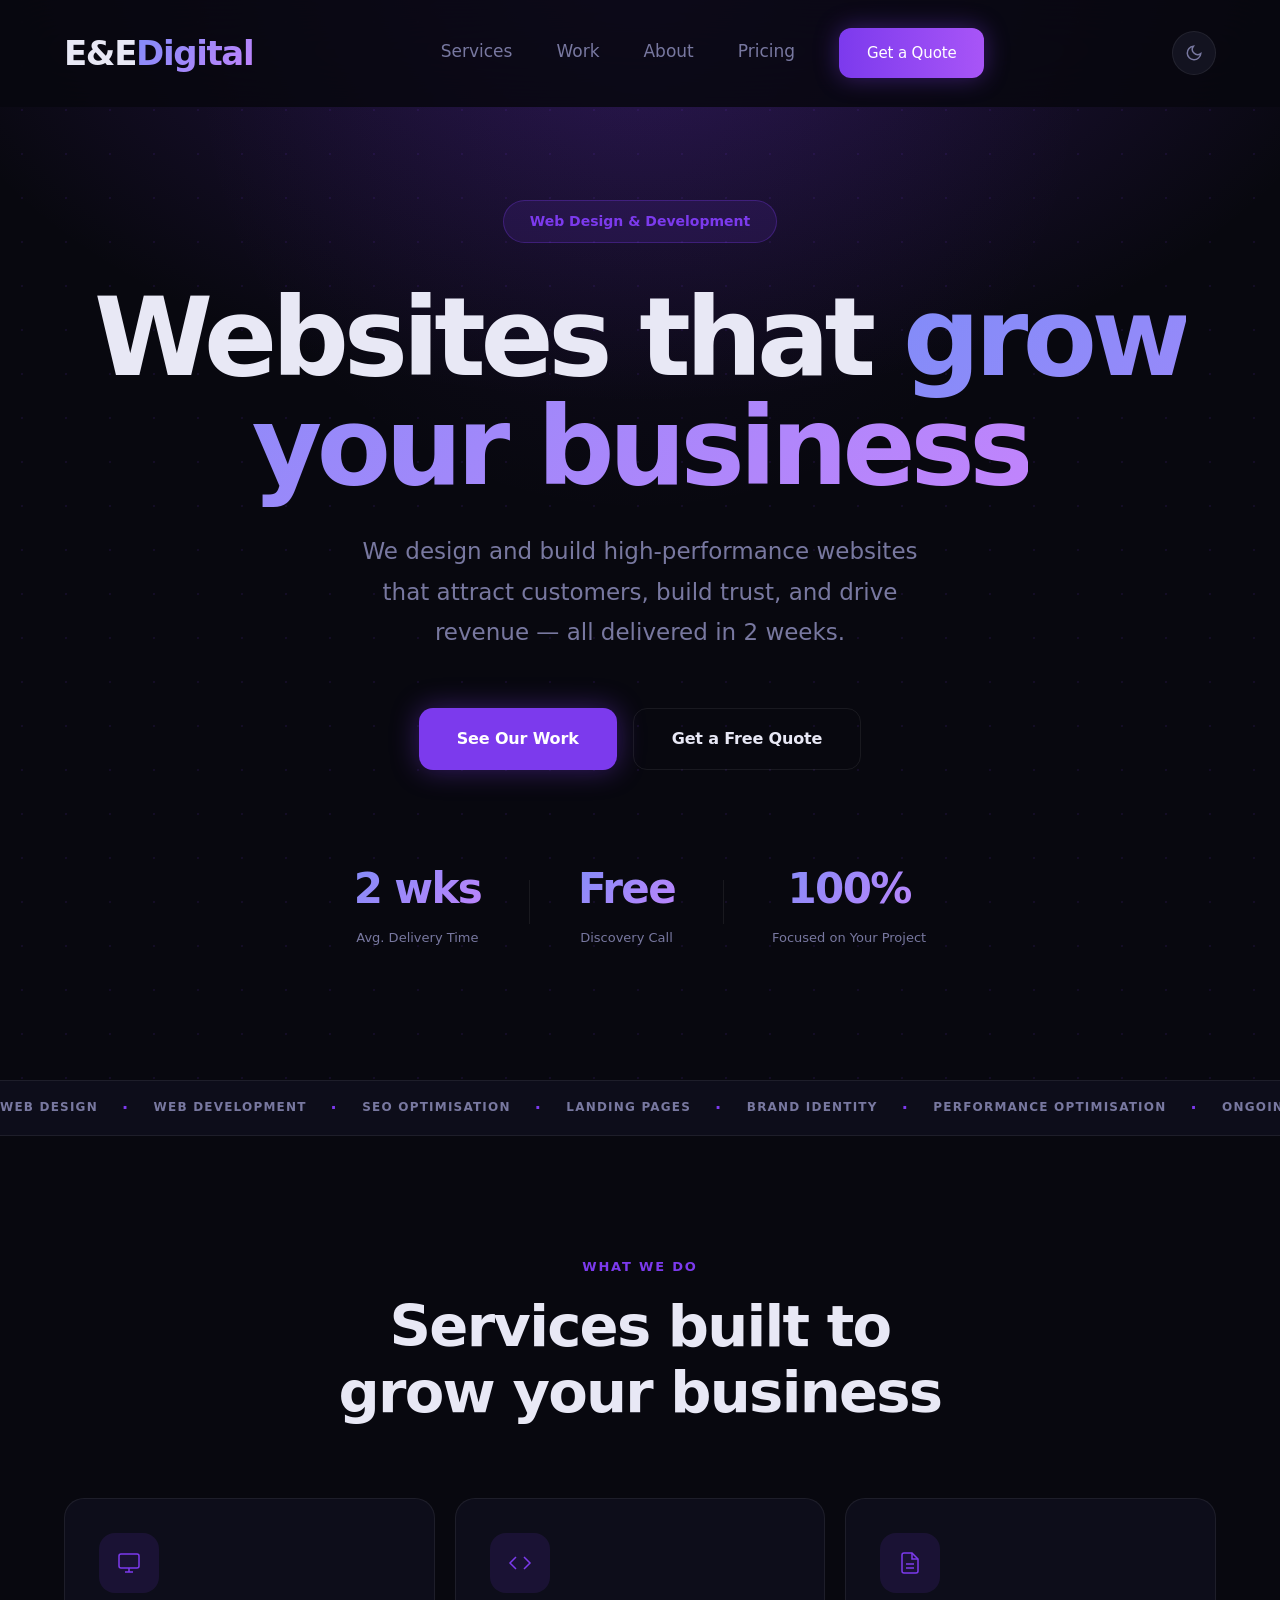
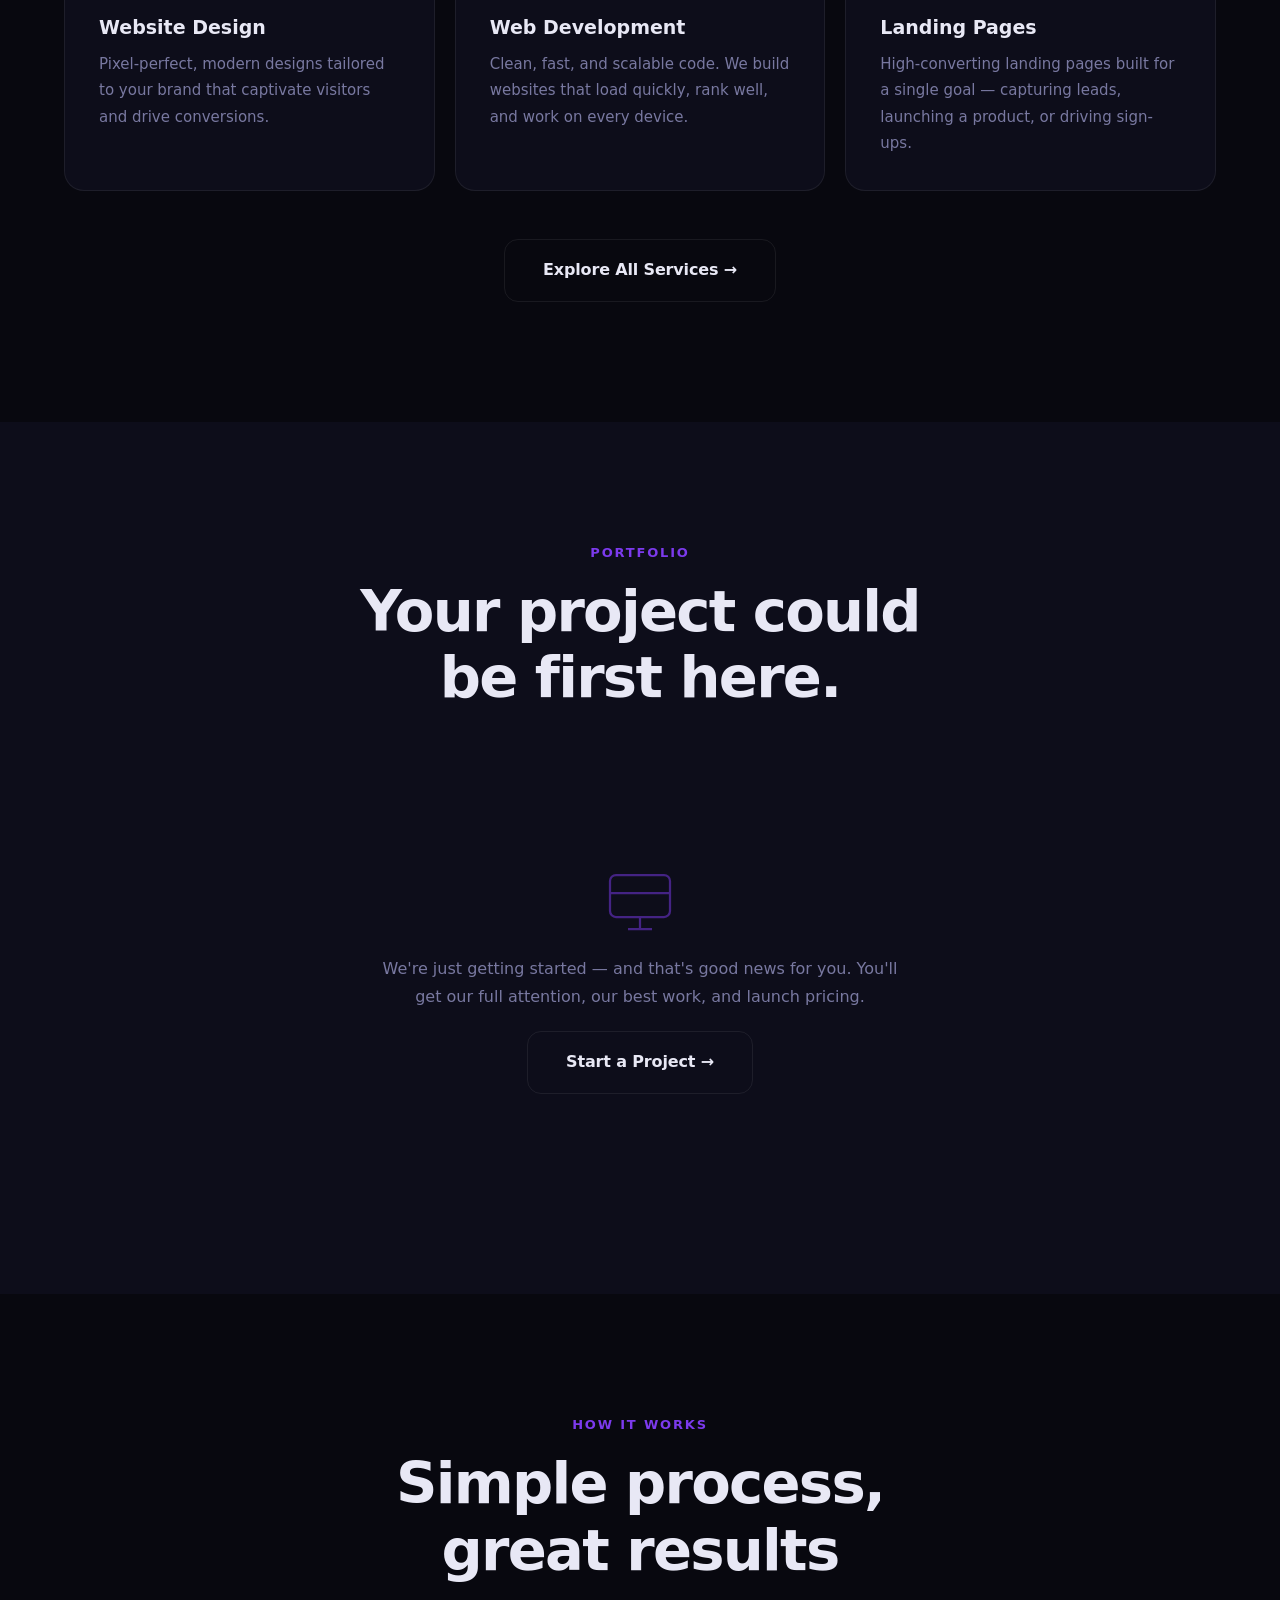
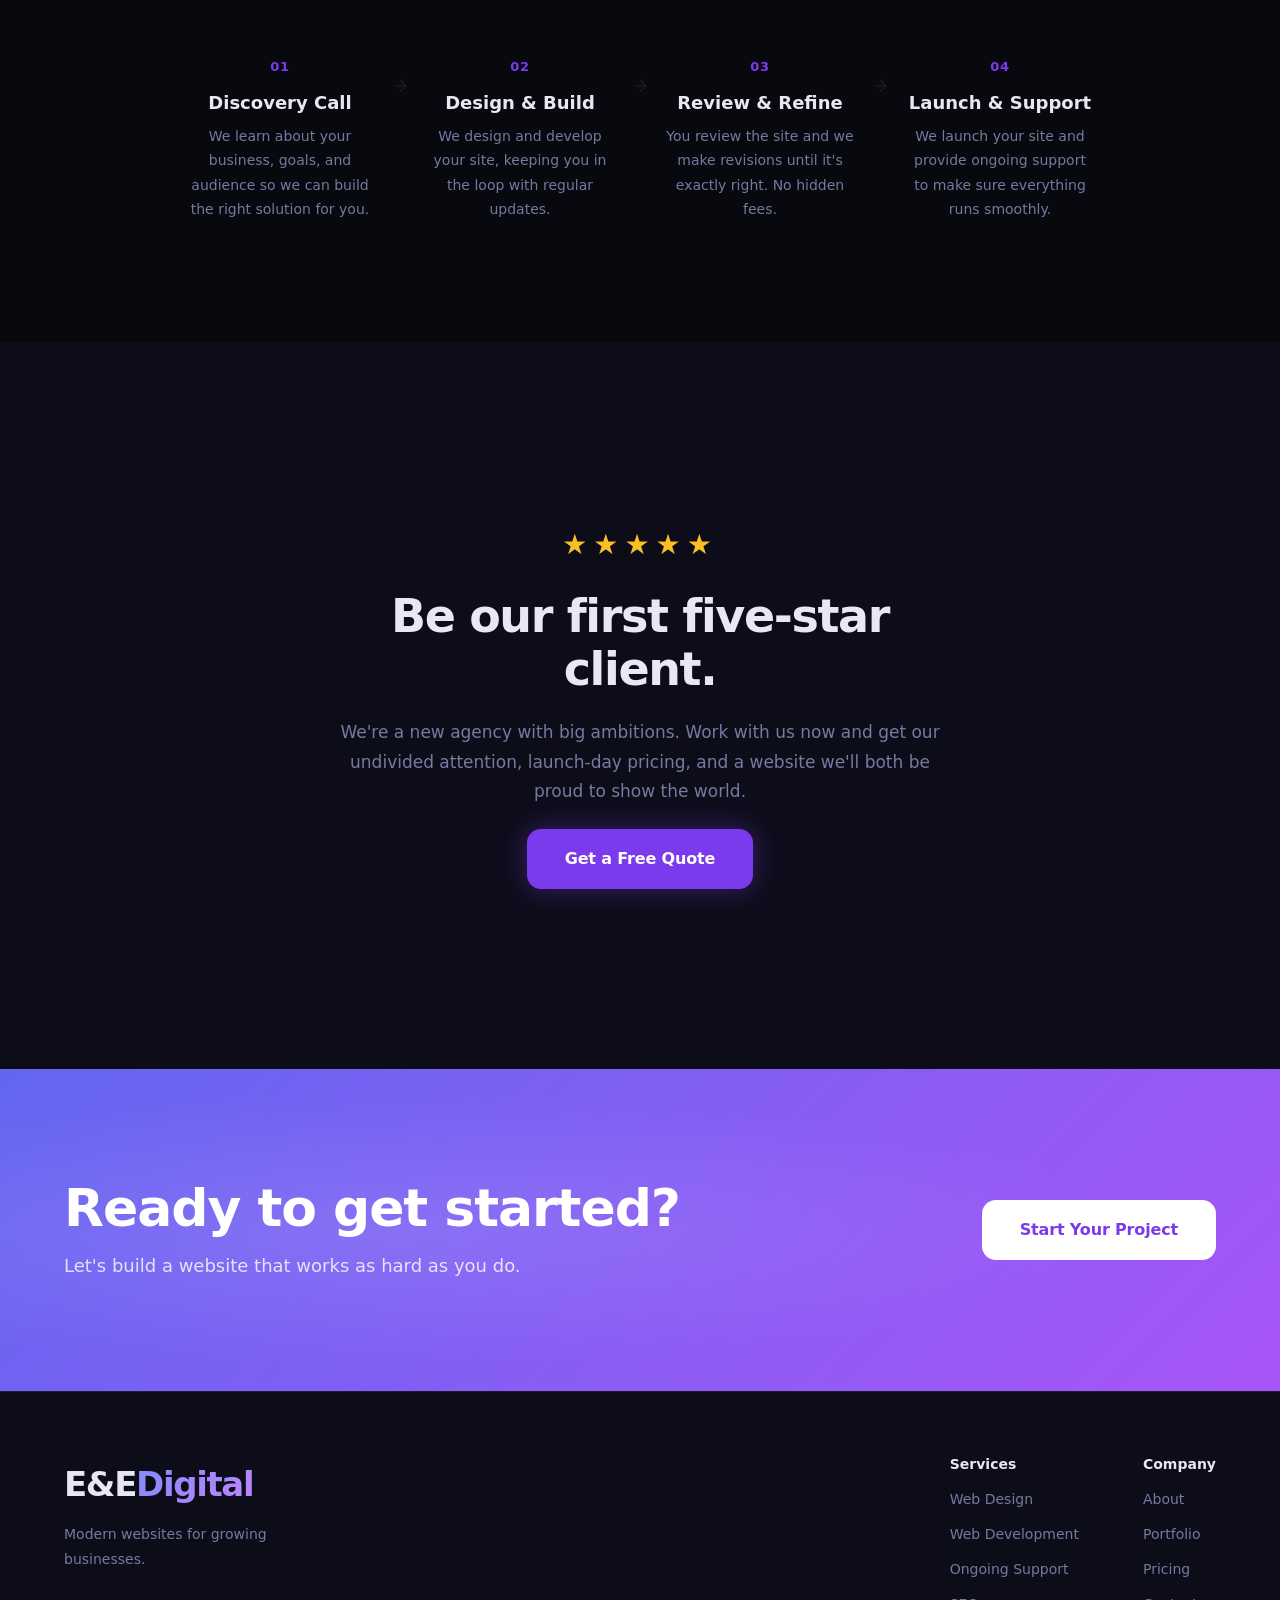
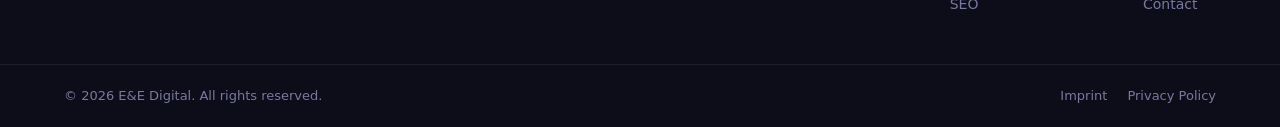
==== index.html @ d6300b12 "Comm10" ====
<!DOCTYPE html>
<html lang="en">
<head>
  <meta charset="UTF-8" />
  <meta name="viewport" content="width=device-width, initial-scale=1.0" />
  <title data-i18n="page.index.doctitle">E&amp;E Digital — Web Design &amp; Development Agency</title>
  <meta name="description" content="E&amp;E Digital builds modern, high-performance websites for growing businesses. Custom web design, development, and SEO." />
  <meta property="og:type" content="website" />
  <meta property="og:site_name" content="E&amp;E Digital" />
  <meta property="og:url" content="https://ee-digital.de/" />
  <meta property="og:title" content="E&amp;E Digital — Web Design &amp; Development Agency" data-i18n-content="meta.index.title" />
  <meta property="og:description" content="E&amp;E Digital builds modern, high-performance websites for growing businesses. Custom web design, development, and SEO." data-i18n-content="meta.index.desc" />
  <meta property="og:image" content="https://ee-digital.de/og-image.png" />
  <meta name="twitter:card" content="summary_large_image" />
  <meta name="twitter:title" content="E&amp;E Digital — Web Design &amp; Development Agency" data-i18n-content="meta.index.title" />
  <meta name="twitter:description" content="E&amp;E Digital builds modern, high-performance websites for growing businesses. Custom web design, development, and SEO." data-i18n-content="meta.index.desc" />
  <meta name="twitter:image" content="https://ee-digital.de/og-image.png" />
  <link rel="icon" type="image/svg+xml" href="favicon.svg" />
  <link rel="stylesheet" href="styles.css" />
  <script>document.documentElement.setAttribute('data-theme', localStorage.getItem('theme') || 'dark');</script>
</head>
<body>

  <header class="nav" id="nav">
    <div class="container nav__inner">
      <a href="index.html" class="nav__logo">E&amp;E<span>Digital</span></a>
      <nav class="nav__links">
        <a href="services.html" data-i18n="nav.services">Services</a>
        <a href="work.html" data-i18n="nav.work">Work</a>
        <a href="about.html" data-i18n="nav.about">About</a>
        <a href="pricing.html" data-i18n="nav.pricing">Pricing</a>
        <a href="contact.html" class="btn btn--sm" data-i18n="nav.cta">Get a Quote</a>
      </nav>
      <div class="nav__controls">
        <button class="theme-toggle" id="themeToggle" aria-label="Toggle theme">
          <svg class="icon-sun" viewBox="0 0 24 24" fill="none" stroke="currentColor" stroke-width="2"><circle cx="12" cy="12" r="5"/><line x1="12" y1="1" x2="12" y2="3"/><line x1="12" y1="21" x2="12" y2="23"/><line x1="4.22" y1="4.22" x2="5.64" y2="5.64"/><line x1="18.36" y1="18.36" x2="19.78" y2="19.78"/><line x1="1" y1="12" x2="3" y2="12"/><line x1="21" y1="12" x2="23" y2="12"/><line x1="4.22" y1="19.78" x2="5.64" y2="18.36"/><line x1="18.36" y1="5.64" x2="19.78" y2="4.22"/></svg>
          <svg class="icon-moon" viewBox="0 0 24 24" fill="none" stroke="currentColor" stroke-width="2"><path d="M21 12.79A9 9 0 1 1 11.21 3 7 7 0 0 0 21 12.79z"/></svg>
        </button>
        <button class="nav__burger" id="burger" aria-label="Toggle menu">
          <span></span><span></span><span></span>
        </button>
      </div>
    </div>
    <div class="nav__mobile" id="mobileMenu">
      <a href="services.html" data-i18n="nav.services">Services</a>
      <a href="work.html" data-i18n="nav.work">Work</a>
      <a href="about.html" data-i18n="nav.about">About</a>
      <a href="pricing.html" data-i18n="nav.pricing">Pricing</a>
      <a href="contact.html" data-i18n="nav.cta">Get a Quote</a>
    </div>
  </header>

  <main>

    <!-- HERO -->
    <section class="hero">
      <div class="container hero__inner">
        <div class="hero__badge" data-i18n="hero.badge">Web Design &amp; Development</div>
        <h1 class="hero__title" data-i18n="hero.title" data-i18n-html>
          Websites that <span class="gradient-text">grow your business</span>
        </h1>
        <p class="hero__sub" data-i18n="hero.sub">
          We design and build high-performance websites that attract customers, build trust, and drive revenue — all delivered in 2 weeks.
        </p>
        <div class="hero__cta">
          <a href="work.html" class="btn btn--primary" data-i18n="hero.cta1">See Our Work</a>
          <a href="contact.html" class="btn btn--ghost" data-i18n="hero.cta2">Get a Free Quote</a>
        </div>
        <div class="hero__stats">
          <div class="stat">
            <span class="stat__num">2 wks</span>
            <span class="stat__label" data-i18n="hero.stat1">Avg. Delivery Time</span>
          </div>
          <div class="stat__divider"></div>
          <div class="stat">
            <span class="stat__num" data-i18n="hero.stat2.num">Free</span>
            <span class="stat__label" data-i18n="hero.stat2.label">Discovery Call</span>
          </div>
          <div class="stat__divider"></div>
          <div class="stat">
            <span class="stat__num">100%</span>
            <span class="stat__label" data-i18n="hero.stat3">Focused on Your Project</span>
          </div>
        </div>
      </div>
    </section>

    <!-- MARQUEE -->
    <div class="marquee-strip">
      <div class="marquee__track">
        <span>Web Design</span><span class="mdot">·</span>
        <span>Web Development</span><span class="mdot">·</span>
        <span>SEO Optimisation</span><span class="mdot">·</span>
        <span>Landing Pages</span><span class="mdot">·</span>
        <span>Brand Identity</span><span class="mdot">·</span>
        <span>Performance Optimisation</span><span class="mdot">·</span>
        <span>Ongoing Support</span><span class="mdot">·</span>
        <span>Fast Delivery</span><span class="mdot">·</span>
        <span>Web Design</span><span class="mdot">·</span>
        <span>Web Development</span><span class="mdot">·</span>
        <span>SEO Optimisation</span><span class="mdot">·</span>
        <span>Landing Pages</span><span class="mdot">·</span>
        <span>Brand Identity</span><span class="mdot">·</span>
        <span>Performance Optimisation</span><span class="mdot">·</span>
        <span>Ongoing Support</span><span class="mdot">·</span>
        <span>Fast Delivery</span><span class="mdot">·</span>
      </div>
    </div>

    <!-- SERVICES PREVIEW -->
    <section class="section">
      <div class="container">
        <div class="section__header">
          <p class="section__label" data-i18n="section.services.label">What we do</p>
          <h2 class="section__title" data-i18n="section.services.title">Services built to grow your business</h2>
        </div>
        <div class="services__grid">

          <div class="card">
            <div class="card__icon">
              <svg viewBox="0 0 24 24" fill="none" stroke="currentColor" stroke-width="1.5"><rect x="2" y="3" width="20" height="14" rx="2"/><path d="M8 21h8M12 17v4"/></svg>
            </div>
            <h3 class="card__title" data-i18n="index.svc1.title">Website Design</h3>
            <p class="card__text" data-i18n="index.svc1.text">Pixel-perfect, modern designs tailored to your brand that captivate visitors and drive conversions.</p>
          </div>

          <div class="card">
            <div class="card__icon">
              <svg viewBox="0 0 24 24" fill="none" stroke="currentColor" stroke-width="1.5"><polyline points="16 18 22 12 16 6"/><polyline points="8 6 2 12 8 18"/></svg>
            </div>
            <h3 class="card__title" data-i18n="index.svc2.title">Web Development</h3>
            <p class="card__text" data-i18n="index.svc2.text">Clean, fast, and scalable code. We build websites that load quickly, rank well, and work on every device.</p>
          </div>

          <div class="card">
            <div class="card__icon">
              <svg viewBox="0 0 24 24" fill="none" stroke="currentColor" stroke-width="1.5"><path d="M14 2H6a2 2 0 0 0-2 2v16a2 2 0 0 0 2 2h12a2 2 0 0 0 2-2V8z"/><polyline points="14 2 14 8 20 8"/><line x1="16" y1="13" x2="8" y2="13"/><line x1="16" y1="17" x2="8" y2="17"/></svg>
            </div>
            <h3 class="card__title" data-i18n="index.svc3.title">Landing Pages</h3>
            <p class="card__text" data-i18n="index.svc3.text">High-converting landing pages built for a single goal — capturing leads, launching a product, or driving sign-ups.</p>
          </div>

        </div>
        <div class="section__cta">
          <a href="services.html" class="btn btn--ghost" data-i18n="section.services.cta">Explore All Services &rarr;</a>
        </div>
      </div>
    </section>

    <!-- PORTFOLIO PREVIEW -->
    <section class="section section--alt">
      <div class="container">
        <div class="section__header">
          <p class="section__label" data-i18n="index.portfolio.label">Portfolio</p>
          <h2 class="section__title" data-i18n="index.portfolio.title">Your project could be first here.</h2>
        </div>
        <div class="empty-state">
          <div class="empty-state__icon">
            <svg viewBox="0 0 48 48" fill="none" stroke="currentColor" stroke-width="1.5"><rect x="4" y="8" width="40" height="28" rx="4"/><path d="M16 44h16M24 36v8"/><path d="M4 20h40"/></svg>
          </div>
          <p class="empty-state__sub" data-i18n="index.portfolio.sub">We're just getting started — and that's good news for you. You'll get our full attention, our best work, and launch pricing.</p>
          <a href="contact.html" class="btn btn--ghost" data-i18n="index.portfolio.cta">Start a Project &rarr;</a>
        </div>
      </div>
    </section>

    <!-- PROCESS -->
    <section class="section">
      <div class="container">
        <div class="section__header">
          <p class="section__label" data-i18n="section.process.label">How it works</p>
          <h2 class="section__title" data-i18n="index.process.title">Simple process, great results</h2>
        </div>
        <div class="process__steps">
          <div class="step">
            <div class="step__num">01</div>
            <h3 class="step__title" data-i18n="process.step1.title">Discovery Call</h3>
            <p class="step__text" data-i18n="process.step1.text">We learn about your business, goals, and audience so we can build the right solution for you.</p>
          </div>
          <div class="step__arrow">
            <svg viewBox="0 0 24 24" fill="none" stroke="currentColor" stroke-width="2"><path d="M5 12h14M12 5l7 7-7 7"/></svg>
          </div>
          <div class="step">
            <div class="step__num">02</div>
            <h3 class="step__title" data-i18n="process.step2.title">Design &amp; Build</h3>
            <p class="step__text" data-i18n="process.step2.text">We design and develop your site, keeping you in the loop with regular updates.</p>
          </div>
          <div class="step__arrow">
            <svg viewBox="0 0 24 24" fill="none" stroke="currentColor" stroke-width="2"><path d="M5 12h14M12 5l7 7-7 7"/></svg>
          </div>
          <div class="step">
            <div class="step__num">03</div>
            <h3 class="step__title" data-i18n="process.step3.title">Review &amp; Refine</h3>
            <p class="step__text" data-i18n="process.step3.text">You review the site and we make revisions until it's exactly right. No hidden fees.</p>
          </div>
          <div class="step__arrow">
            <svg viewBox="0 0 24 24" fill="none" stroke="currentColor" stroke-width="2"><path d="M5 12h14M12 5l7 7-7 7"/></svg>
          </div>
          <div class="step">
            <div class="step__num">04</div>
            <h3 class="step__title" data-i18n="process.step4.title">Launch &amp; Support</h3>
            <p class="step__text" data-i18n="process.step4.text">We launch your site and provide ongoing support to make sure everything runs smoothly.</p>
          </div>
        </div>
      </div>
    </section>

    <!-- FIRST CLIENT CTA -->
    <section class="section section--alt">
      <div class="container">
        <div class="first-client">
          <div class="first-client__stars">★★★★★</div>
          <h2 class="first-client__title" data-i18n="fc.title">Be our first five-star client.</h2>
          <p class="first-client__sub" data-i18n="fc.sub">We're a new agency with big ambitions. Work with us now and get our undivided attention, launch-day pricing, and a website we'll both be proud to show the world.</p>
          <a href="contact.html" class="btn btn--primary" data-i18n="hero.cta2">Get a Free Quote</a>
        </div>
      </div>
    </section>

  </main>

  <section class="cta-banner">
    <div class="container cta-banner__inner">
      <div>
        <h2 class="cta-banner__title" data-i18n="cta.title">Ready to get started?</h2>
        <p class="cta-banner__sub" data-i18n="cta.sub">Let's build a website that works as hard as you do.</p>
      </div>
      <a href="contact.html" class="btn btn--white" data-i18n="cta.btn">Start Your Project</a>
    </div>
  </section>

  <button class="back-to-top" id="backToTop" aria-label="Back to top">
    <svg viewBox="0 0 24 24" fill="none" stroke="currentColor" stroke-width="2.5"><path d="M18 15l-6-6-6 6"/></svg>
  </button>

  <footer class="footer">
    <div class="container footer__inner">
      <div class="footer__brand">
        <a href="index.html" class="nav__logo">E&amp;E<span>Digital</span></a>
        <p data-i18n="footer.tagline">Modern websites for growing businesses.</p>
      </div>
      <div class="footer__links">
        <div class="footer__col">
          <h4 data-i18n="footer.services">Services</h4>
          <a href="services.html" data-i18n="footer.link.design">Web Design</a>
          <a href="services.html" data-i18n="footer.link.dev">Web Development</a>
          <a href="services.html" data-i18n="footer.link.support">Ongoing Support</a>
          <a href="services.html">SEO</a>
        </div>
        <div class="footer__col">
          <h4 data-i18n="footer.company">Company</h4>
          <a href="about.html" data-i18n="nav.about">About</a>
          <a href="work.html" data-i18n="footer.link.portfolio">Portfolio</a>
          <a href="pricing.html" data-i18n="nav.pricing">Pricing</a>
          <a href="contact.html" data-i18n="footer.link.contact">Contact</a>
        </div>
      </div>
    </div>
    <div class="footer__bottom">
      <div class="container">
        <span data-i18n="footer.rights">&copy; 2026 E&amp;E Digital. All rights reserved.</span>
        <div class="footer__legal">
          <a href="impressum.html" data-i18n="footer.link.impressum">Impressum</a>
          <a href="datenschutz.html" data-i18n="footer.link.datenschutz">Datenschutz</a>
        </div>
      </div>
    </div>
  </footer>

  <script src="script.js"></script>
</body>
</html>
---- styles.css ----
/* ===========================
   E&E Digital — styles.css
   Dark-first design
   =========================== */

/* ---------- Local Fonts (Inter) ---------- */
@font-face { font-family: 'Inter'; font-style: normal; font-weight: 300; font-display: swap;
  src: url('inter-latin-ext-300-normal.woff2') format('woff2'), url('inter-latin-ext-300-normal.woff') format('woff');
  unicode-range: U+0100-02AF, U+0304, U+0308, U+0329, U+1E00-1E9F, U+1EF2-1EFF, U+2020, U+20A0-20AB, U+20AD-20C0, U+2113, U+2C60-2C7F, U+A720-A7FF; }
@font-face { font-family: 'Inter'; font-style: normal; font-weight: 300; font-display: swap;
  src: url('inter-latin-300-normal.woff2') format('woff2'), url('inter-latin-300-normal.woff') format('woff');
  unicode-range: U+0000-00FF, U+0131, U+0152-0153, U+02BB-02BC, U+02C6, U+02DA, U+02DC, U+0304, U+0308, U+0329, U+2000-206F, U+20AC, U+2122, U+2191, U+2193, U+2212, U+2215, U+FEFF, U+FFFD; }

@font-face { font-family: 'Inter'; font-style: normal; font-weight: 400; font-display: swap;
  src: url('inter-latin-ext-400-normal.woff2') format('woff2'), url('inter-latin-ext-400-normal.woff') format('woff');
  unicode-range: U+0100-02AF, U+0304, U+0308, U+0329, U+1E00-1E9F, U+1EF2-1EFF, U+2020, U+20A0-20AB, U+20AD-20C0, U+2113, U+2C60-2C7F, U+A720-A7FF; }
@font-face { font-family: 'Inter'; font-style: normal; font-weight: 400; font-display: swap;
  src: url('inter-latin-400-normal.woff2') format('woff2'), url('inter-latin-400-normal.woff') format('woff');
  unicode-range: U+0000-00FF, U+0131, U+0152-0153, U+02BB-02BC, U+02C6, U+02DA, U+02DC, U+0304, U+0308, U+0329, U+2000-206F, U+20AC, U+2122, U+2191, U+2193, U+2212, U+2215, U+FEFF, U+FFFD; }

@font-face { font-family: 'Inter'; font-style: normal; font-weight: 500; font-display: swap;
  src: url('inter-latin-ext-500-normal.woff2') format('woff2'), url('inter-latin-ext-500-normal.woff') format('woff');
  unicode-range: U+0100-02AF, U+0304, U+0308, U+0329, U+1E00-1E9F, U+1EF2-1EFF, U+2020, U+20A0-20AB, U+20AD-20C0, U+2113, U+2C60-2C7F, U+A720-A7FF; }
@font-face { font-family: 'Inter'; font-style: normal; font-weight: 500; font-display: swap;
  src: url('inter-latin-500-normal.woff2') format('woff2'), url('inter-latin-500-normal.woff') format('woff');
  unicode-range: U+0000-00FF, U+0131, U+0152-0153, U+02BB-02BC, U+02C6, U+02DA, U+02DC, U+0304, U+0308, U+0329, U+2000-206F, U+20AC, U+2122, U+2191, U+2193, U+2212, U+2215, U+FEFF, U+FFFD; }

@font-face { font-family: 'Inter'; font-style: normal; font-weight: 600; font-display: swap;
  src: url('inter-latin-ext-600-normal.woff2') format('woff2'), url('inter-latin-ext-600-normal.woff') format('woff');
  unicode-range: U+0100-02AF, U+0304, U+0308, U+0329, U+1E00-1E9F, U+1EF2-1EFF, U+2020, U+20A0-20AB, U+20AD-20C0, U+2113, U+2C60-2C7F, U+A720-A7FF; }
@font-face { font-family: 'Inter'; font-style: normal; font-weight: 600; font-display: swap;
  src: url('inter-latin-600-normal.woff2') format('woff2'), url('inter-latin-600-normal.woff') format('woff');
  unicode-range: U+0000-00FF, U+0131, U+0152-0153, U+02BB-02BC, U+02C6, U+02DA, U+02DC, U+0304, U+0308, U+0329, U+2000-206F, U+20AC, U+2122, U+2191, U+2193, U+2212, U+2215, U+FEFF, U+FFFD; }

@font-face { font-family: 'Inter'; font-style: normal; font-weight: 700; font-display: swap;
  src: url('inter-latin-ext-700-normal.woff2') format('woff2'), url('inter-latin-ext-700-normal.woff') format('woff');
  unicode-range: U+0100-02AF, U+0304, U+0308, U+0329, U+1E00-1E9F, U+1EF2-1EFF, U+2020, U+20A0-20AB, U+20AD-20C0, U+2113, U+2C60-2C7F, U+A720-A7FF; }
@font-face { font-family: 'Inter'; font-style: normal; font-weight: 700; font-display: swap;
  src: url('inter-latin-700-normal.woff2') format('woff2'), url('inter-latin-700-normal.woff') format('woff');
  unicode-range: U+0000-00FF, U+0131, U+0152-0153, U+02BB-02BC, U+02C6, U+02DA, U+02DC, U+0304, U+0308, U+0329, U+2000-206F, U+20AC, U+2122, U+2191, U+2193, U+2212, U+2215, U+FEFF, U+FFFD; }

/* ---------- CSS Variables ---------- */
:root {
  --bg:          #08080f;
  --bg-2:        #0d0d1a;
  --bg-3:        #131320;
  --text:        #e8e8f5;
  --text-muted:  #7878a0;
  --border:      rgba(255,255,255,.07);
  --accent:      #7c3aed;
  --accent-2:    #a855f7;
  --accent-bg:   rgba(124,58,237,.12);
  --glow:        rgba(124,58,237,.4);
  --gradient:    linear-gradient(135deg, #6366f1 0%, #a855f7 100%);
  --grad-text:   linear-gradient(135deg, #818cf8 0%, #c084fc 100%);
  --radius:      12px;
  --radius-lg:   20px;
  --shadow-md:   0 4px 24px rgba(0,0,0,.5);
  --shadow-lg:   0 12px 60px rgba(0,0,0,.6);
  --transition:  0.25s ease;
}

[data-theme="light"] {
  --bg:          #ffffff;
  --bg-2:        #ffffff;
  --bg-3:        #f5f5fa;
  --text:        #0a0a15;
  --text-muted:  #5c5c80;
  --border:      #e0e0ec;
  --accent:      #6366f1;
  --accent-2:    #7c3aed;
  --accent-bg:   #eef2ff;
  --glow:        rgba(99,102,241,.25);
  --gradient:    linear-gradient(135deg, #4f46e5 0%, #7c3aed 100%);
  --grad-text:   linear-gradient(135deg, #4f46e5 0%, #7c3aed 100%);
  --shadow-md:   0 4px 16px rgba(0,0,0,.08);
  --shadow-lg:   0 12px 40px rgba(0,0,0,.12);
}

/* ---------- Reset ---------- */
*, *::before, *::after { box-sizing: border-box; margin: 0; padding: 0; }
html { scroll-behavior: smooth; }
body {
  font-family: 'Inter', system-ui, sans-serif;
  background: var(--bg);
  color: var(--text);
  line-height: 1.65;
  font-size: 16px;
  -webkit-font-smoothing: antialiased;
}
img { display: block; max-width: 100%; }
a { text-decoration: none; color: inherit; }
h1, h2, h3, h4 { line-height: 1.15; font-weight: 700; }

.container {
  width: 100%;
  max-width: 1200px;
  margin: 0 auto;
  padding: 0 24px;
}

/* ---------- Gradient text ---------- */
.gradient-text {
  background: linear-gradient(135deg, #818cf8 0%, #c084fc 35%, #60a5fa 65%, #818cf8 100%);
  background-size: 300% 100%;
  -webkit-background-clip: text;
  -webkit-text-fill-color: transparent;
  background-clip: text;
  animation: gradShift 5s linear infinite;
}

/* ---------- Buttons ---------- */
.btn {
  display: inline-flex;
  align-items: center;
  gap: 8px;
  padding: 17px 38px;
  border-radius: 14px;
  font-size: 16px;
  font-weight: 600;
  cursor: pointer;
  transition: all var(--transition);
  border: none;
  font-family: inherit;
  white-space: nowrap;
  letter-spacing: -.01em;
}
.btn--primary {
  background: var(--accent);
  color: #fff;
  box-shadow: 0 0 28px var(--glow);
}
.btn--primary:hover {
  background: var(--accent-2);
  transform: translateY(-3px) scale(1.02);
  box-shadow: 0 0 60px var(--glow), 0 12px 32px rgba(0,0,0,.35);
}
.btn--ghost {
  background: transparent;
  color: var(--text);
  border: 1.5px solid var(--border);
}
.btn--ghost:hover {
  border-color: var(--accent);
  color: var(--accent);
  box-shadow: 0 0 16px var(--glow);
}
.btn--white { background: #fff; color: var(--accent); }
.btn--white:hover {
  background: rgba(255,255,255,.92);
  transform: translateY(-2px);
  box-shadow: 0 8px 28px rgba(0,0,0,.3);
}
.btn--sm { padding: 11px 22px; font-size: 14px; border-radius: var(--radius); }
.btn--full { width: 100%; justify-content: center; }

/* ---------- Sections ---------- */
.section { padding: 120px 0; }
.section--alt { background: var(--bg-2); }
.section__header { text-align: center; margin-bottom: 72px; }
.section__label {
  font-size: 13px;
  font-weight: 700;
  letter-spacing: .14em;
  text-transform: uppercase;
  color: var(--accent);
  margin-bottom: 16px;
  display: block;
}
.section__title {
  font-size: clamp(34px, 4.5vw, 58px);
  color: var(--text);
  max-width: 640px;
  margin: 0 auto;
  letter-spacing: -.03em;
}
.section__cta { text-align: center; margin-top: 48px; }

/* ---------- NAV ---------- */
.nav {
  position: fixed;
  top: 0; left: 0; right: 0;
  z-index: 100;
  background: rgba(8,8,15,.85);
  backdrop-filter: blur(24px);
  -webkit-backdrop-filter: blur(24px);
  border-bottom: 1px solid transparent;
  transition: border-color var(--transition), box-shadow var(--transition), background var(--transition);
  animation: navSlideDown 0.7s cubic-bezier(0.22,1,0.36,1) both;
}
.nav::after {
  content: '';
  position: absolute;
  bottom: -1px; left: 0; right: 0;
  height: 1px;
  background: linear-gradient(90deg, transparent 0%, var(--accent) 40%, var(--accent-2) 60%, transparent 100%);
  opacity: 0;
  transition: opacity 0.4s ease;
  pointer-events: none;
}
[data-theme="light"] .nav { background: rgba(255,255,255,.92); }
.nav.scrolled { border-color: transparent; box-shadow: 0 8px 60px rgba(0,0,0,.6), 0 0 0 1px rgba(124,58,237,.08); animation: navSlideDown 0.7s cubic-bezier(0.22,1,0.36,1) both, navGlow 6s 0.7s ease-in-out infinite; }
.nav.scrolled::after { opacity: 1; }
[data-theme="light"] .nav.scrolled { box-shadow: 0 4px 28px rgba(0,0,0,.1); }

.nav__inner {
  display: flex;
  align-items: center;
  justify-content: space-between;
  height: 106px;
}

/* Logo */
.nav__logo {
  font-size: 34px;
  font-weight: 800;
  color: var(--text);
  letter-spacing: -.04em;
  transition: opacity var(--transition);
  animation: linkFadeIn .6s .05s cubic-bezier(0.22,1,0.36,1) both;
}
.nav__logo:hover { opacity: .85; }
.nav__logo span {
  background: linear-gradient(135deg, #818cf8 0%, #c084fc 40%, #60a5fa 70%, #818cf8 100%);
  background-size: 300% 100%;
  -webkit-background-clip: text;
  -webkit-text-fill-color: transparent;
  background-clip: text;
  animation: gradShift 4s linear infinite;
}

/* Desktop links */
.nav__links { display: flex; align-items: center; gap: 44px; }
.nav__links a {
  font-size: 17px;
  font-weight: 500;
  color: var(--text-muted);
  transition: color var(--transition), text-shadow var(--transition);
  position: relative;
}
.nav__links a:not(.btn) { padding-bottom: 4px; }
/* Sliding underline from center */
.nav__links a::after {
  content: '';
  position: absolute;
  bottom: -2px; left: 50%; right: 50%;
  height: 2px;
  background: var(--gradient);
  border-radius: 2px;
  transition: left .3s cubic-bezier(0.22,1,0.36,1), right .3s cubic-bezier(0.22,1,0.36,1);
}
.nav__links a:hover { color: var(--text); }
.nav__links a:hover::after { left: 0; right: 0; }
.nav__links a.active {
  color: var(--accent-2);
  font-weight: 600;
  text-shadow: 0 0 18px rgba(168,85,247,.45);
}
.nav__links a.active::after { left: 0; right: 0; }
/* CTA button override — no underline, animated gradient shimmer */
.nav__links .btn {
  background: linear-gradient(90deg, var(--accent) 0%, var(--accent-2) 50%, var(--accent) 100%);
  background-size: 200% 100%;
  background-position: 0% center;
  color: #fff;
  box-shadow: 0 0 24px var(--glow);
  padding: 13px 28px;
  font-size: 15px;
  animation: linkFadeIn .6s .55s cubic-bezier(0.22,1,0.36,1) both, btnShimmer 3s 1.2s ease-in-out infinite;
}
.nav__links .btn::after { display: none; }
.nav__links .btn:hover { transform: translateY(-2px); box-shadow: 0 0 48px var(--glow), 0 8px 24px rgba(0,0,0,.3); }
/* Staggered link entrance */
.nav__links a:not(.btn):nth-child(1) { animation: linkFadeIn .6s .15s cubic-bezier(0.22,1,0.36,1) both; }
.nav__links a:not(.btn):nth-child(2) { animation: linkFadeIn .6s .25s cubic-bezier(0.22,1,0.36,1) both; }
.nav__links a:not(.btn):nth-child(3) { animation: linkFadeIn .6s .35s cubic-bezier(0.22,1,0.36,1) both; }
.nav__links a:not(.btn):nth-child(4) { animation: linkFadeIn .6s .45s cubic-bezier(0.22,1,0.36,1) both; }
.nav__links a:not(.btn):nth-child(5) { animation: linkFadeIn .6s .55s cubic-bezier(0.22,1,0.36,1) both; }

/* Nav controls: lang + theme + burger */
.nav__controls { display: flex; align-items: center; gap: 10px; }

/* Language switcher */
.lang-switch {
  display: flex;
  gap: 2px;
  background: var(--bg-3);
  border: 1px solid var(--border);
  border-radius: 9px;
  padding: 3px;
}
.lang-btn {
  padding: 4px 11px;
  border-radius: 7px;
  background: none;
  border: none;
  font-size: 12px;
  font-weight: 700;
  color: var(--text-muted);
  cursor: pointer;
  transition: all var(--transition);
  font-family: inherit;
  letter-spacing: .05em;
}
.lang-btn.active { background: var(--accent); color: #fff; box-shadow: 0 0 10px var(--glow); }
.lang-btn:not(.active):hover { color: var(--text); }

/* Theme toggle */
.theme-toggle {
  width: 44px; height: 44px;
  border-radius: 50%;
  background: var(--bg-3);
  border: 1.5px solid var(--border);
  cursor: pointer;
  display: flex;
  align-items: center;
  justify-content: center;
  color: var(--text-muted);
  transition: all 0.3s cubic-bezier(0.22,1,0.36,1);
  flex-shrink: 0;
  animation: linkFadeIn .6s .6s cubic-bezier(0.22,1,0.36,1) both;
}
.theme-toggle svg { width: 18px; height: 18px; transition: transform 0.3s cubic-bezier(0.22,1,0.36,1); }
.theme-toggle:hover { color: var(--text); border-color: var(--accent); box-shadow: 0 0 22px var(--glow); background: var(--accent-bg); }
.theme-toggle:hover svg { transform: rotate(25deg) scale(1.15); }
.icon-sun { display: none; }
.icon-moon { display: block; }
[data-theme="light"] .icon-sun { display: block; }
[data-theme="light"] .icon-moon { display: none; }

/* Burger */
.nav__burger {
  display: none;
  flex-direction: column;
  gap: 5px;
  background: none;
  border: none;
  cursor: pointer;
  padding: 4px;
}
.nav__burger span {
  display: block;
  width: 26px; height: 2px;
  background: var(--text);
  border-radius: 2px;
  transition: all 0.3s cubic-bezier(0.22,1,0.36,1);
}
.nav__burger.open span:nth-child(1) { transform: translateY(7px) rotate(45deg); }
.nav__burger.open span:nth-child(2) { opacity: 0; }
.nav__burger.open span:nth-child(3) { transform: translateY(-7px) rotate(-45deg); }

/* Mobile menu */
.nav__mobile {
  display: none;
  flex-direction: column;
  padding: 16px 24px 20px;
  border-top: 1px solid var(--border);
  background: var(--bg);
  gap: 4px;
}
.nav__mobile.open { display: flex; animation: mobileMenuOpen .4s cubic-bezier(0.22,1,0.36,1); }
.nav__mobile a {
  padding: 12px 0;
  font-weight: 500;
  color: var(--text-muted);
  border-bottom: 1px solid var(--border);
  font-size: 15px;
  transition: color var(--transition);
}
.nav__mobile a:last-child { border-bottom: none; color: var(--accent); font-weight: 600; }
.nav__mobile a:hover { color: var(--text); }
.nav__mobile-footer {
  display: flex;
  align-items: center;
  gap: 12px;
  padding-top: 16px;
  border-top: 1px solid var(--border);
  margin-top: 8px;
}

/* ---------- HERO ---------- */
.hero {
  padding: 200px 0 130px;
  text-align: center;
  position: relative;
  overflow: hidden;
  background-image: radial-gradient(rgba(124,58,237,.10) 1px, transparent 1px);
  background-size: 44px 44px;
}
[data-theme="light"] .hero { background-image: radial-gradient(rgba(99,102,241,.07) 1px, transparent 1px); }
.hero::before {
  content: '';
  position: absolute;
  inset: 0;
  background: radial-gradient(ellipse 90% 65% at 50% -5%, rgba(124,58,237,.28) 0%, transparent 65%);
  pointer-events: none;
  animation: heroGlow 7s ease-in-out infinite;
}
.hero::after {
  content: '';
  position: absolute;
  width: 900px; height: 900px;
  border-radius: 50%;
  background: radial-gradient(circle, rgba(124,58,237,.09) 0%, transparent 70%);
  top: -380px; left: 50%;
  transform: translateX(-50%);
  pointer-events: none;
  animation: orbFloat 10s ease-in-out infinite;
}
.hero__badge {
  display: inline-flex;
  align-items: center;
  gap: 8px;
  background: var(--accent-bg);
  color: var(--accent);
  font-size: 14px;
  font-weight: 600;
  padding: 9px 26px;
  border-radius: 100px;
  margin-bottom: 40px;
  border: 1px solid rgba(124,58,237,.3);
  animation: badgePulse 3.5s ease-in-out infinite;
  position: relative; z-index: 1;
}
.hero__title {
  font-size: clamp(52px, 9vw, 108px);
  letter-spacing: -.05em;
  line-height: 1.01;
  margin-bottom: 30px;
  position: relative; z-index: 1;
}
.hero__sub {
  font-size: clamp(18px, 2.2vw, 23px);
  color: var(--text-muted);
  max-width: 580px;
  margin: 0 auto 56px;
  line-height: 1.75;
  position: relative; z-index: 1;
}
.hero__cta { display: flex; gap: 16px; justify-content: center; flex-wrap: wrap; margin-bottom: 84px; position: relative; z-index: 1; }
.hero__stats { display: flex; align-items: center; justify-content: center; gap: 48px; flex-wrap: wrap; position: relative; z-index: 1; }
.stat { text-align: center; }
.stat__num {
  display: block;
  font-size: 42px;
  font-weight: 800;
  letter-spacing: -.04em;
  background: var(--grad-text);
  -webkit-background-clip: text;
  -webkit-text-fill-color: transparent;
  background-clip: text;
}
.stat__label { font-size: 13px; color: var(--text-muted); margin-top: 4px; }
.stat__divider { width: 1px; height: 44px; background: var(--border); }

/* ---------- MARQUEE ---------- */
.marquee-strip {
  overflow: hidden;
  border-top: 1px solid var(--border);
  border-bottom: 1px solid var(--border);
  background: var(--bg-2);
  padding: 14px 0;
}
.marquee__track {
  display: flex;
  align-items: center;
  gap: 24px;
  width: max-content;
  animation: marquee 28s linear infinite;
}
.marquee__track span { font-size: 12px; font-weight: 600; letter-spacing: .1em; text-transform: uppercase; color: var(--text-muted); white-space: nowrap; }
.marquee__track .mdot { color: var(--accent); font-size: 16px; }
@keyframes marquee { from { transform: translateX(0); } to { transform: translateX(-50%); } }

/* ---- Animation keyframes ---- */
@keyframes gradShift {
  0%   { background-position: 0% center; }
  100% { background-position: 300% center; }
}
@keyframes heroGlow {
  0%, 100% { opacity: .75; transform: scale(1); }
  50%       { opacity: 1;   transform: scale(1.08); }
}
@keyframes orbFloat {
  0%, 100% { transform: translateX(-50%) translateY(0)    scale(1);    }
  50%       { transform: translateX(-50%) translateY(-50px) scale(1.06); }
}
@keyframes badgePulse {
  0%, 100% { box-shadow: 0 0 0 0 transparent;                         border-color: rgba(124,58,237,.3); }
  50%       { box-shadow: 0 0 0 8px rgba(124,58,237,.06), 0 0 36px rgba(124,58,237,.4); border-color: rgba(124,58,237,.65); }
}
@keyframes backTopPulse {
  0%, 100% { box-shadow: 0 0 24px var(--glow); }
  50%       { box-shadow: 0 0 52px var(--glow), 0 0 0 10px rgba(124,58,237,.1); }
}
@keyframes navGlow {
  0%, 100% { box-shadow: 0 8px 60px rgba(0,0,0,.6), 0 0 0 1px rgba(124,58,237,.08); }
  50%       { box-shadow: 0 8px 80px rgba(0,0,0,.7), 0 0 0 1px rgba(124,58,237,.18); }
}
@keyframes navSlideDown {
  from { transform: translateY(-100%); opacity: 0; }
  to   { transform: translateY(0);     opacity: 1; }
}
@keyframes linkFadeIn {
  from { opacity: 0; transform: translateY(-10px); }
  to   { opacity: 1; transform: translateY(0); }
}
@keyframes btnShimmer {
  0%, 100% { background-position: 0%   center; }
  50%       { background-position: 100% center; }
}
@keyframes mobileMenuOpen {
  from { opacity: 0; transform: translateY(-14px); }
  to   { opacity: 1; transform: translateY(0); }
}

/* ---------- CARDS (Services) ---------- */
.services__grid { display: grid; grid-template-columns: repeat(auto-fit, minmax(300px, 1fr)); gap: 20px; }
.card {
  padding: 34px;
  border: 1px solid var(--border);
  border-radius: var(--radius-lg);
  background: var(--bg-2);
  transition: all var(--transition);
  position: relative;
  overflow: hidden;
}
.card:hover {
  border-color: var(--accent);
  transform: translateY(-14px);
  box-shadow: 0 0 70px rgba(124,58,237,.22), 0 24px 60px rgba(0,0,0,.4), 0 0 0 1px rgba(124,58,237,.25);
}
.card:hover .card__icon {
  background: var(--accent);
  color: #fff;
  box-shadow: 0 0 24px var(--glow);
  transform: scale(1.1);
}
.card__icon {
  width: 60px; height: 60px;
  background: var(--accent-bg);
  border-radius: 16px;
  display: flex;
  align-items: center;
  justify-content: center;
  margin-bottom: 24px;
  color: var(--accent);
  transition: all var(--transition);
}
.card__icon svg { width: 24px; height: 24px; }
.card__title { font-size: 19px; margin-bottom: 12px; color: var(--text); }
.card__text { font-size: 15px; color: var(--text-muted); line-height: 1.75; }
.card--tall { display: flex; flex-direction: column; }
.card__list { list-style: none; display: flex; flex-direction: column; gap: 8px; margin-top: 18px; flex: 1; }
.card__list li { font-size: 14px; color: var(--text-muted); display: flex; align-items: center; gap: 8px; }
.card__list li::before { content: '→'; color: var(--accent); font-size: 12px; flex-shrink: 0; }

/* ---------- WORK ---------- */
.work__grid { display: grid; grid-template-columns: repeat(3, 1fr); gap: 16px; }
.work__card { border-radius: var(--radius-lg); overflow: hidden; cursor: pointer; transition: opacity .3s ease, transform .3s ease; }
.work__card.hidden { opacity: .1; transform: scale(.96); pointer-events: none; }
.work__img {
  height: 280px;
  position: relative;
  overflow: hidden;
  border-radius: var(--radius-lg);
  border: 1px solid var(--border);
  transition: transform var(--transition);
}
.work__card:hover .work__img { transform: scale(1.03); }
.work__img--1 { background: linear-gradient(135deg,#f9a8d4,#ec4899); }
.work__img--2 { background: linear-gradient(135deg,#93c5fd,#3b82f6); }
.work__img--3 { background: linear-gradient(135deg,#86efac,#22c55e); }
.work__img--4 { background: linear-gradient(135deg,#fcd34d,#f59e0b); }
.work__img--5 { background: linear-gradient(135deg,#c4b5fd,#8b5cf6); }
.work__img--6 { background: linear-gradient(135deg,#6ee7b7,#10b981); }
.work__img--7 { background: linear-gradient(135deg,#fed7aa,#f97316); }
.work__img--8 { background: linear-gradient(135deg,#a5b4fc,#4f46e5); }
.work__img--9 { background: linear-gradient(135deg,#99f6e4,#14b8a6); }
.work__overlay {
  position: absolute; inset: 0;
  background: linear-gradient(to top, rgba(0,0,0,.85) 0%, rgba(0,0,0,.15) 100%);
  display: flex; flex-direction: column; justify-content: flex-end;
  padding: 24px; color: #fff;
  opacity: 0; transition: opacity var(--transition);
}
.work__card:hover .work__overlay { opacity: 1; }
.work__tag { font-size: 11px; font-weight: 600; letter-spacing: .08em; text-transform: uppercase; background: rgba(255,255,255,.2); padding: 4px 10px; border-radius: 100px; width: fit-content; margin-bottom: 8px; }
.work__name { font-size: 20px; font-weight: 700; margin-bottom: 4px; }
.work__overlay p { font-size: 13px; opacity: .85; }

/* ---------- FILTER ---------- */
.filter__bar { display: flex; gap: 8px; justify-content: center; flex-wrap: wrap; margin-bottom: 40px; }
.filter__btn {
  padding: 8px 18px;
  border: 1px solid var(--border);
  border-radius: 100px;
  background: var(--bg-2);
  font-size: 13px; font-weight: 600;
  color: var(--text-muted);
  cursor: pointer;
  transition: all var(--transition);
  font-family: inherit;
}
.filter__btn:hover { border-color: var(--accent); color: var(--accent); }
.filter__btn.active { background: var(--accent); border-color: var(--accent); color: #fff; box-shadow: 0 0 18px var(--glow); }

/* ---------- PROCESS ---------- */
.process__steps { display: flex; align-items: flex-start; justify-content: center; flex-wrap: wrap; }
.step { flex: 1; min-width: 180px; max-width: 220px; text-align: center; padding: 0 16px; }
.step__num { font-size: 13px; font-weight: 700; color: var(--accent); letter-spacing: .06em; margin-bottom: 16px; }
.step__title { font-size: 18px; margin-bottom: 10px; color: var(--text); }
.step__text { font-size: 14px; color: var(--text-muted); line-height: 1.75; }
.step__arrow { align-self: flex-start; margin-top: 20px; color: var(--border); flex-shrink: 0; }
.step__arrow svg { width: 20px; height: 20px; }

/* ---------- ABOUT ---------- */
.about__inner { display: grid; grid-template-columns: 1fr 1fr; gap: 80px; align-items: center; }
.about__content .section__title { text-align: left; margin: 0 0 20px; }
.about__text { font-size: 16px; color: var(--text-muted); line-height: 1.85; margin-bottom: 16px; }
.about__highlights { display: flex; flex-direction: column; gap: 12px; margin-top: 28px; }
.highlight { display: flex; align-items: center; gap: 10px; font-size: 15px; font-weight: 500; color: var(--text); }
.highlight svg { width: 18px; height: 18px; color: var(--accent); flex-shrink: 0; }
.about__visual { position: relative; height: 360px; }
.about__card { position: absolute; border-radius: var(--radius-lg); padding: 24px 28px; border: 1px solid var(--border); }
.about__card-label { font-size: 12px; font-weight: 600; letter-spacing: .06em; text-transform: uppercase; margin-bottom: 6px; opacity: .6; }
.about__card-value { font-size: 34px; font-weight: 800; letter-spacing: -.03em; }
.about__card--main { background: var(--bg-2); top: 0; left: 0; right: 60px; color: var(--text); }
.about__card--accent { background: var(--accent); color: #fff; top: 130px; right: 0; left: 60px; border-color: var(--accent); box-shadow: 0 0 32px var(--glow); }
.about__card--subtle { background: var(--bg-3); color: var(--text); bottom: 0; left: 30px; right: 30px; }

/* ---------- TESTIMONIALS ---------- */
.testimonials__grid { display: grid; grid-template-columns: repeat(3, 1fr); gap: 20px; }
.testimonial {
  background: var(--bg-2);
  border: 1px solid var(--border);
  border-radius: var(--radius-lg);
  padding: 32px;
  transition: border-color var(--transition), transform var(--transition), box-shadow var(--transition);
}
.testimonial:hover { border-color: var(--accent); transform: translateY(-10px); box-shadow: 0 0 50px rgba(124,58,237,.18), 0 20px 40px rgba(0,0,0,.3); }
.testimonial__stars { color: #f59e0b; font-size: 16px; margin-bottom: 16px; letter-spacing: 2px; }
.testimonial__quote { font-size: 15px; color: var(--text-muted); line-height: 1.8; margin-bottom: 24px; font-style: italic; }
.testimonial__author { display: flex; align-items: center; gap: 12px; }
.testimonial__avatar { width: 42px; height: 42px; border-radius: 50%; background: var(--gradient); color: #fff; font-size: 13px; font-weight: 700; display: flex; align-items: center; justify-content: center; flex-shrink: 0; }
.testimonial__name { font-size: 14px; font-weight: 600; color: var(--text); }
.testimonial__role { font-size: 12px; color: var(--text-muted); margin-top: 2px; }

/* ---------- EMPTY STATE ---------- */
.empty-state {
  text-align: center;
  padding: 80px 24px;
  display: flex;
  flex-direction: column;
  align-items: center;
  gap: 20px;
}
.empty-state__icon {
  width: 72px;
  height: 72px;
  color: var(--accent);
  opacity: 0.5;
}
.empty-state__title {
  font-size: clamp(20px, 2.8vw, 30px);
  font-weight: 700;
  letter-spacing: -.02em;
  color: var(--text);
}
.empty-state__sub {
  max-width: 520px;
  color: var(--text-muted);
  font-size: 16px;
  line-height: 1.75;
}

/* ---------- FIRST CLIENT CTA ---------- */
.first-client {
  text-align: center;
  padding: 60px 24px;
  display: flex;
  flex-direction: column;
  align-items: center;
  gap: 22px;
  max-width: 660px;
  margin: 0 auto;
}
.first-client__stars {
  font-size: 28px;
  color: #fbbf24;
  letter-spacing: 6px;
}
.first-client__title {
  font-size: clamp(28px, 4vw, 46px);
  font-weight: 800;
  letter-spacing: -.03em;
  color: var(--text);
}
.first-client__sub {
  color: var(--text-muted);
  font-size: 17px;
  line-height: 1.75;
}

/* ---------- PRICING ---------- */
.pricing__grid { display: grid; grid-template-columns: repeat(3, 1fr); gap: 20px; align-items: start; }
.pricing__card {
  background: var(--bg-2);
  border: 1px solid var(--border);
  border-radius: var(--radius-lg);
  padding: 36px 32px;
  position: relative;
  transition: all var(--transition);
}
.pricing__card:hover { border-color: var(--accent); box-shadow: 0 0 36px rgba(124,58,237,.14), var(--shadow-lg); transform: translateY(-6px); }
.pricing__card--featured {
  border-color: var(--accent);
  box-shadow: 0 0 80px rgba(124,58,237,.32), 0 0 0 1px rgba(124,58,237,.4);
  transform: scale(1.05);
}
.pricing__card--featured:hover { transform: scale(1.04) translateY(-6px); }
.pricing__badge { display: inline-block; background: var(--gradient); color: #fff; font-size: 11px; font-weight: 700; letter-spacing: .08em; text-transform: uppercase; padding: 4px 12px; border-radius: 100px; margin-bottom: 20px; }
.pricing__tier { font-size: 13px; font-weight: 600; letter-spacing: .06em; text-transform: uppercase; color: var(--text-muted); margin-bottom: 10px; }
.pricing__price { font-size: 56px; font-weight: 800; letter-spacing: -.04em; line-height: 1; margin-bottom: 16px; color: var(--text); }
.pricing__currency { font-size: 24px; vertical-align: top; margin-top: 12px; display: inline-block; }
.pricing__desc { font-size: 14px; color: var(--text-muted); line-height: 1.7; margin-bottom: 24px; padding-bottom: 24px; border-bottom: 1px solid var(--border); }
.pricing__features { list-style: none; display: flex; flex-direction: column; gap: 12px; margin-bottom: 32px; }
.pricing__features li { font-size: 14px; color: var(--text-muted); display: flex; align-items: center; gap: 10px; }
.pricing__features li::before {
  content: '';
  width: 18px; height: 18px;
  border-radius: 50%;
  background: var(--accent-bg);
  background-image: url("data:image/svg+xml,%3Csvg viewBox='0 0 24 24' fill='none' stroke='%237c3aed' stroke-width='2.5' xmlns='http://www.w3.org/2000/svg'%3E%3Cpolyline points='20 6 9 17 4 12'/%3E%3C/svg%3E");
  background-size: 10px; background-repeat: no-repeat; background-position: center;
  flex-shrink: 0;
}
[data-theme="light"] .pricing__features li::before { background-image: url("data:image/svg+xml,%3Csvg viewBox='0 0 24 24' fill='none' stroke='%236366f1' stroke-width='2.5' xmlns='http://www.w3.org/2000/svg'%3E%3Cpolyline points='20 6 9 17 4 12'/%3E%3C/svg%3E"); }
.pricing__note { text-align: center; margin-top: 40px; font-size: 14px; color: var(--text-muted); }
.pricing__note a { color: var(--accent); font-weight: 600; }
.pricing__note a:hover { text-decoration: underline; }

/* ---------- FAQ ---------- */
.faq__container { max-width: 760px; margin: 0 auto; }
.faq__list { display: flex; flex-direction: column; }
.faq__item { border-bottom: 1px solid var(--border); }
.faq__item:first-child { border-top: 1px solid var(--border); }
.faq__question { width: 100%; display: flex; justify-content: space-between; align-items: center; gap: 16px; padding: 22px 0; background: none; border: none; font-family: inherit; font-size: 16px; font-weight: 600; color: var(--text); cursor: pointer; text-align: left; }
.faq__question:hover { color: var(--accent); }
.faq__icon { font-size: 22px; font-weight: 300; color: var(--accent); flex-shrink: 0; line-height: 1; transition: transform var(--transition); }
.faq__item.open .faq__icon { transform: rotate(45deg); }
.faq__answer { max-height: 0; overflow: hidden; transition: max-height .38s ease, padding-bottom .38s ease; }
.faq__item.open .faq__answer { max-height: 220px; padding-bottom: 20px; }
.faq__answer p { font-size: 15px; color: var(--text-muted); line-height: 1.8; }

/* ---------- CTA BANNER ---------- */
.cta-banner { background: var(--gradient); padding: 110px 0; position: relative; overflow: hidden; }
.cta-banner::before { content: ''; position: absolute; inset: 0; background: radial-gradient(ellipse at 30% 50%, rgba(255,255,255,.1) 0%, transparent 60%); pointer-events: none; }
.cta-banner__inner { display: flex; align-items: center; justify-content: space-between; gap: 32px; flex-wrap: wrap; position: relative; z-index: 1; }
.cta-banner__title { font-size: clamp(30px, 4.5vw, 52px); color: #fff; margin-bottom: 12px; letter-spacing: -.02em; }
.cta-banner__sub { font-size: 18px; color: rgba(255,255,255,.8); }

/* ---------- CONTACT ---------- */
.contact__inner { display: grid; grid-template-columns: 1fr 1.45fr; gap: 32px; align-items: start; }

/* Info card */
.contact__card {
  background: var(--bg-2);
  border: 1px solid var(--border);
  border-radius: var(--radius-lg);
  padding: 36px 32px;
  position: relative;
  overflow: hidden;
}
.contact__card::before {
  content: '';
  position: absolute;
  top: 0; left: 0; right: 0; height: 2px;
  background: var(--gradient);
}
.contact__card .section__label { margin-bottom: 8px; }
.contact__heading {
  font-size: clamp(22px, 2.8vw, 30px);
  font-weight: 800;
  letter-spacing: -.03em;
  color: var(--text);
  margin-bottom: 12px;
  line-height: 1.2;
}
.contact__text { font-size: 14px; color: var(--text-muted); line-height: 1.75; margin-bottom: 24px; }

/* Info items */
.contact__info { display: flex; flex-direction: column; gap: 10px; margin-bottom: 24px; }
.contact__item {
  display: flex; align-items: center; gap: 14px;
  padding: 13px 15px;
  background: var(--bg-3);
  border-radius: var(--radius);
  border: 1px solid var(--border);
  transition: all var(--transition);
  text-decoration: none;
}
a.contact__item:hover { border-color: var(--accent); box-shadow: 0 0 18px var(--glow); transform: translateX(4px); }
.contact__item-icon {
  width: 38px; height: 38px; border-radius: 10px;
  background: var(--gradient);
  display: flex; align-items: center; justify-content: center;
  flex-shrink: 0;
  box-shadow: 0 0 14px var(--glow);
}
.contact__item-icon svg { width: 15px; height: 15px; stroke: #fff; }
.contact__item-text { display: flex; flex-direction: column; gap: 1px; }
.contact__item-label { font-size: 11px; font-weight: 600; letter-spacing: .06em; text-transform: uppercase; color: var(--text-muted); }
.contact__item-value { font-size: 14px; font-weight: 600; color: var(--text); }

/* Trust signals */
.contact__trust {
  display: flex; flex-direction: column; gap: 9px;
  padding: 20px 0;
  border-top: 1px solid var(--border);
  border-bottom: 1px solid var(--border);
  margin-bottom: 24px;
}
.contact__trust-item { display: flex; align-items: center; gap: 8px; font-size: 13px; font-weight: 500; color: var(--text-muted); }
.contact__trust-item svg { width: 13px; height: 13px; color: var(--accent); flex-shrink: 0; stroke: var(--accent); }

/* Social */
.contact__social-label { font-size: 11px; font-weight: 600; letter-spacing: .06em; text-transform: uppercase; color: var(--text-muted); margin-bottom: 10px; display: block; }
.contact__social-links { display: flex; gap: 8px; flex-wrap: wrap; }
.social__link { font-size: 12px; font-weight: 600; color: var(--text-muted); border: 1px solid var(--border); padding: 5px 13px; border-radius: var(--radius); transition: all var(--transition); background: var(--bg-3); }
.social__link:hover { border-color: var(--accent); color: var(--accent); box-shadow: 0 0 12px var(--glow); }

/* Form wrap card */
.contact__form-wrap {
  background: var(--bg-2);
  border: 1px solid var(--border);
  border-radius: var(--radius-lg);
  padding: 36px 32px;
  position: relative;
  overflow: hidden;
}
.contact__form-wrap::before {
  content: '';
  position: absolute;
  top: 0; left: 0; right: 0; height: 2px;
  background: var(--gradient);
}
.contact__form-header { margin-bottom: 24px; }
.contact__form-title { font-size: 20px; font-weight: 700; letter-spacing: -.02em; color: var(--text); margin-bottom: 6px; }
.contact__form-sub { font-size: 13px; color: var(--text-muted); line-height: 1.6; }
.contact__form { display: flex; flex-direction: column; gap: 16px; }
.form__row { display: grid; grid-template-columns: 1fr 1fr; gap: 14px; }
.form__group { display: flex; flex-direction: column; gap: 6px; }
.form__group label { font-size: 12px; font-weight: 600; letter-spacing: .03em; text-transform: uppercase; color: var(--text-muted); }
.form__group input,
.form__group select,
.form__group textarea {
  padding: 12px 15px;
  border: 1px solid var(--border);
  border-radius: var(--radius);
  font-family: inherit;
  font-size: 14px;
  color: var(--text);
  background: var(--bg-3);
  transition: border-color var(--transition), box-shadow var(--transition);
  outline: none;
  resize: vertical;
}
.form__group input::placeholder, .form__group textarea::placeholder { color: var(--text-muted); opacity: .6; }
.form__group select option { background: var(--bg-2); color: var(--text); }
.form__group input:focus, .form__group select:focus, .form__group textarea:focus { border-color: var(--accent); box-shadow: 0 0 0 3px var(--accent-bg); background: var(--bg-2); }
.form__success { display: none; background: rgba(34,197,94,.1); color: #4ade80; border: 1px solid rgba(34,197,94,.2); padding: 14px 18px; border-radius: var(--radius); font-size: 14px; font-weight: 500; text-align: center; }
[data-theme="light"] .form__success { background: #dcfce7; color: #166534; border-color: #bbf7d0; }
.form__success.show { display: block; }
.form__error { display: none; background: rgba(239,68,68,.1); color: #f87171; border: 1px solid rgba(239,68,68,.2); padding: 14px 18px; border-radius: var(--radius); font-size: 14px; font-weight: 500; text-align: center; }
[data-theme="light"] .form__error { background: #fee2e2; color: #991b1b; border-color: #fecaca; }
.form__error.show { display: block; }

/* ---------- BACK TO TOP ---------- */
.back-to-top {
  position: fixed; bottom: 28px; right: 28px;
  width: 46px; height: 46px;
  border-radius: 50%;
  background: var(--accent);
  color: #fff; border: none; cursor: pointer;
  display: flex; align-items: center; justify-content: center;
  box-shadow: 0 0 24px var(--glow);
  opacity: 0; transform: translateY(14px); pointer-events: none;
  transition: opacity var(--transition), transform var(--transition), box-shadow var(--transition);
  z-index: 99;
}
.back-to-top.visible { opacity: 1; transform: translateY(0); pointer-events: auto; animation: backTopPulse 3s ease-in-out infinite; }
.back-to-top:hover { box-shadow: 0 0 60px var(--glow); transform: translateY(-4px); animation: none; }
.back-to-top svg { width: 18px; height: 18px; }

/* ---------- FOOTER ---------- */
.footer { background: var(--bg-2); color: var(--text-muted); padding: 64px 0 0; border-top: 1px solid var(--border); }
.footer__inner { display: flex; justify-content: space-between; gap: 48px; flex-wrap: wrap; padding-bottom: 48px; }
.footer__brand p { font-size: 14px; margin-top: 10px; max-width: 220px; line-height: 1.75; }
.footer__links { display: flex; gap: 64px; flex-wrap: wrap; }
.footer__col { display: flex; flex-direction: column; gap: 12px; }
.footer__col h4 { color: var(--text); font-size: 14px; font-weight: 600; margin-bottom: 4px; }
.footer__col a { font-size: 14px; color: var(--text-muted); transition: color var(--transition); }
.footer__col a:hover { color: var(--accent); }
.footer__bottom { border-top: 1px solid var(--border); padding: 20px 0; }
.footer__bottom .container { display: flex; justify-content: space-between; align-items: center; font-size: 13px; flex-wrap: wrap; gap: 8px; color: var(--text-muted); }
.footer__legal { display: flex; gap: 20px; }
.footer__legal a { font-size: 13px; color: var(--text-muted); transition: color var(--transition); }
.footer__legal a:hover { color: var(--accent); }

/* ---------- LEGAL PAGES ---------- */
.legal-content { max-width: 760px; margin: 0 auto; }
.legal-block { margin-bottom: 48px; }
.legal-block h2 { font-size: 20px; font-weight: 700; color: var(--text); margin-bottom: 16px; letter-spacing: -.02em; }
.legal-block p { color: var(--text-muted); line-height: 1.8; margin-bottom: 12px; }
.legal-block ul { color: var(--text-muted); line-height: 1.8; padding-left: 20px; margin-bottom: 12px; }
.legal-block ul li { margin-bottom: 6px; }
.legal-block a { color: var(--accent); text-decoration: underline; text-underline-offset: 3px; }
.legal-block a:hover { color: var(--accent-2); }
.legal-note { font-size: 13px; color: var(--text-muted); opacity: 0.7; font-style: italic; border-left: 2px solid var(--accent); padding-left: 12px; margin-top: 8px; }

/* ---------- PAGE HERO (inner pages) ---------- */
.page-hero {
  padding: 170px 0 90px;
  background: var(--bg-2);
  text-align: center;
  border-bottom: 1px solid var(--border);
  position: relative; overflow: hidden;
  background-image: radial-gradient(rgba(124,58,237,.08) 1px, transparent 1px);
  background-size: 40px 40px;
}
[data-theme="light"] .page-hero { background-image: radial-gradient(rgba(99,102,241,.05) 1px, transparent 1px); }
.page-hero::before { content: ''; position: absolute; inset: 0; background: radial-gradient(ellipse 70% 60% at 50% 0%, rgba(124,58,237,.2) 0%, transparent 70%); pointer-events: none; animation: heroGlow 8s ease-in-out infinite; }
.page-hero__label { font-size: 13px; font-weight: 700; letter-spacing: .14em; text-transform: uppercase; color: var(--accent); margin-bottom: 16px; display: block; position: relative; z-index: 1; }
.page-hero__title { font-size: clamp(42px, 6.5vw, 80px); font-weight: 800; letter-spacing: -.04em; line-height: 1.05; margin-bottom: 20px; position: relative; z-index: 1; }
.page-hero__sub { font-size: 20px; color: var(--text-muted); max-width: 560px; margin: 0 auto; line-height: 1.75; position: relative; z-index: 1; }

/* ---------- STATS ROW ---------- */
.stats__row { display: grid; grid-template-columns: repeat(4, 1fr); gap: 1px; background: var(--border); border: 1px solid var(--border); border-radius: var(--radius-lg); overflow: hidden; }
.stats__item { background: var(--bg); padding: 40px 24px; text-align: center; }
.stats__num { font-size: 48px; font-weight: 800; letter-spacing: -.04em; display: block; background: var(--grad-text); -webkit-background-clip: text; -webkit-text-fill-color: transparent; background-clip: text; }
.stats__label { font-size: 13px; color: var(--text-muted); margin-top: 6px; display: block; }

/* ---------- VALUES ---------- */
.values__grid { display: grid; grid-template-columns: repeat(4, 1fr); gap: 20px; }
.value__card { padding: 32px 24px; background: var(--bg-2); border: 1px solid var(--border); border-radius: var(--radius-lg); transition: all var(--transition); }
.value__card:hover { border-color: var(--accent); box-shadow: 0 0 60px rgba(124,58,237,.2), 0 20px 40px rgba(0,0,0,.35); transform: translateY(-12px); }
.value__num { font-size: 34px; font-weight: 800; background: var(--grad-text); -webkit-background-clip: text; -webkit-text-fill-color: transparent; background-clip: text; margin-bottom: 14px; display: block; }
.value__title { font-size: 17px; font-weight: 700; margin-bottom: 10px; color: var(--text); }
.value__text { font-size: 14px; color: var(--text-muted); line-height: 1.75; }

/* ---------- TECH STACK ---------- */
.tech__grid { display: flex; flex-wrap: wrap; gap: 10px; justify-content: center; }
.tech__badge { padding: 8px 20px; border: 1px solid var(--border); border-radius: var(--radius); font-size: 13px; font-weight: 600; color: var(--text-muted); background: var(--bg-2); transition: all var(--transition); }
.tech__badge:hover { border-color: var(--accent); color: var(--accent); box-shadow: 0 0 22px var(--glow); transform: translateY(-2px); }

/* ---------- COMPARISON TABLE ---------- */
.comparison__wrap { overflow-x: auto; }
.comparison { width: 100%; border-collapse: collapse; font-size: 14px; }
.comparison th, .comparison td { padding: 14px 20px; text-align: center; border-bottom: 1px solid var(--border); color: var(--text-muted); }
.comparison th:first-child, .comparison td:first-child { text-align: left; font-weight: 500; color: var(--text); }
.comparison thead th { font-size: 12px; font-weight: 700; letter-spacing: .06em; text-transform: uppercase; background: var(--bg-3); color: var(--text-muted); padding: 16px 20px; }
.comparison thead th.featured { background: var(--accent); color: #fff; }
.comparison .check { color: var(--accent); font-size: 15px; font-weight: 700; }
.comparison .cross { color: var(--border); font-size: 15px; }
.comparison tbody tr:hover td { background: var(--bg-3); }
.comparison tbody tr:last-child td { border-bottom: none; }

/* ---------- SCROLL ANIMATIONS ---------- */
.reveal { opacity: 0; transform: translateY(48px); transition: opacity 0.75s cubic-bezier(0.22,1,0.36,1), transform 0.75s cubic-bezier(0.22,1,0.36,1); }
.reveal.visible { opacity: 1; transform: translateY(0); }

/* ---------- RESPONSIVE ---------- */
@media (max-width: 1024px) {
  .work__grid { grid-template-columns: repeat(2, 1fr); }
  .testimonials__grid { grid-template-columns: repeat(2, 1fr); }
  .about__inner { grid-template-columns: 1fr; gap: 48px; }
  .about__visual { height: 200px; }
  .about__card--main { right: 30%; }
  .about__card--accent { left: 30%; }
  .pricing__grid { grid-template-columns: 1fr; max-width: 420px; margin: 0 auto; }
  .pricing__card--featured { transform: scale(1); }
  .pricing__card--featured:hover { transform: translateY(-6px); }
  .values__grid { grid-template-columns: repeat(2, 1fr); }
  .stats__row { grid-template-columns: repeat(2, 1fr); }
}
@media (max-width: 768px) {
  .nav__links { display: none; }
  .nav__burger { display: flex; }
  .section { padding: 80px 0; }
  .hero { padding: 140px 0 80px; }
  .work__grid { grid-template-columns: 1fr; }
  .testimonials__grid { grid-template-columns: 1fr; }
  .contact__inner { grid-template-columns: 1fr; gap: 40px; }
  .form__row { grid-template-columns: 1fr; }
  .process__steps { flex-direction: column; align-items: center; }
  .step__arrow { transform: rotate(90deg); margin: 0; }
  .about__visual { display: none; }
  .footer__links { gap: 32px; }
  .stat__divider { display: none; }
  .hero__stats { gap: 20px; }
  .cta-banner { padding: 56px 0; }
  .cta-banner__inner { flex-direction: column; text-align: center; }
  .filter__bar { gap: 6px; }
  .page-hero { padding: 140px 0 60px; }
  .values__grid { grid-template-columns: 1fr; }
  .stats__row { grid-template-columns: repeat(2, 1fr); }
  .comparison th, .comparison td { padding: 10px 12px; font-size: 13px; }
}
@media (max-width: 480px) {
  .hero__cta { flex-direction: column; align-items: center; }
  .btn { width: 100%; justify-content: center; }
  .services__grid { grid-template-columns: 1fr; }
  .lang-switch { display: none; }
}
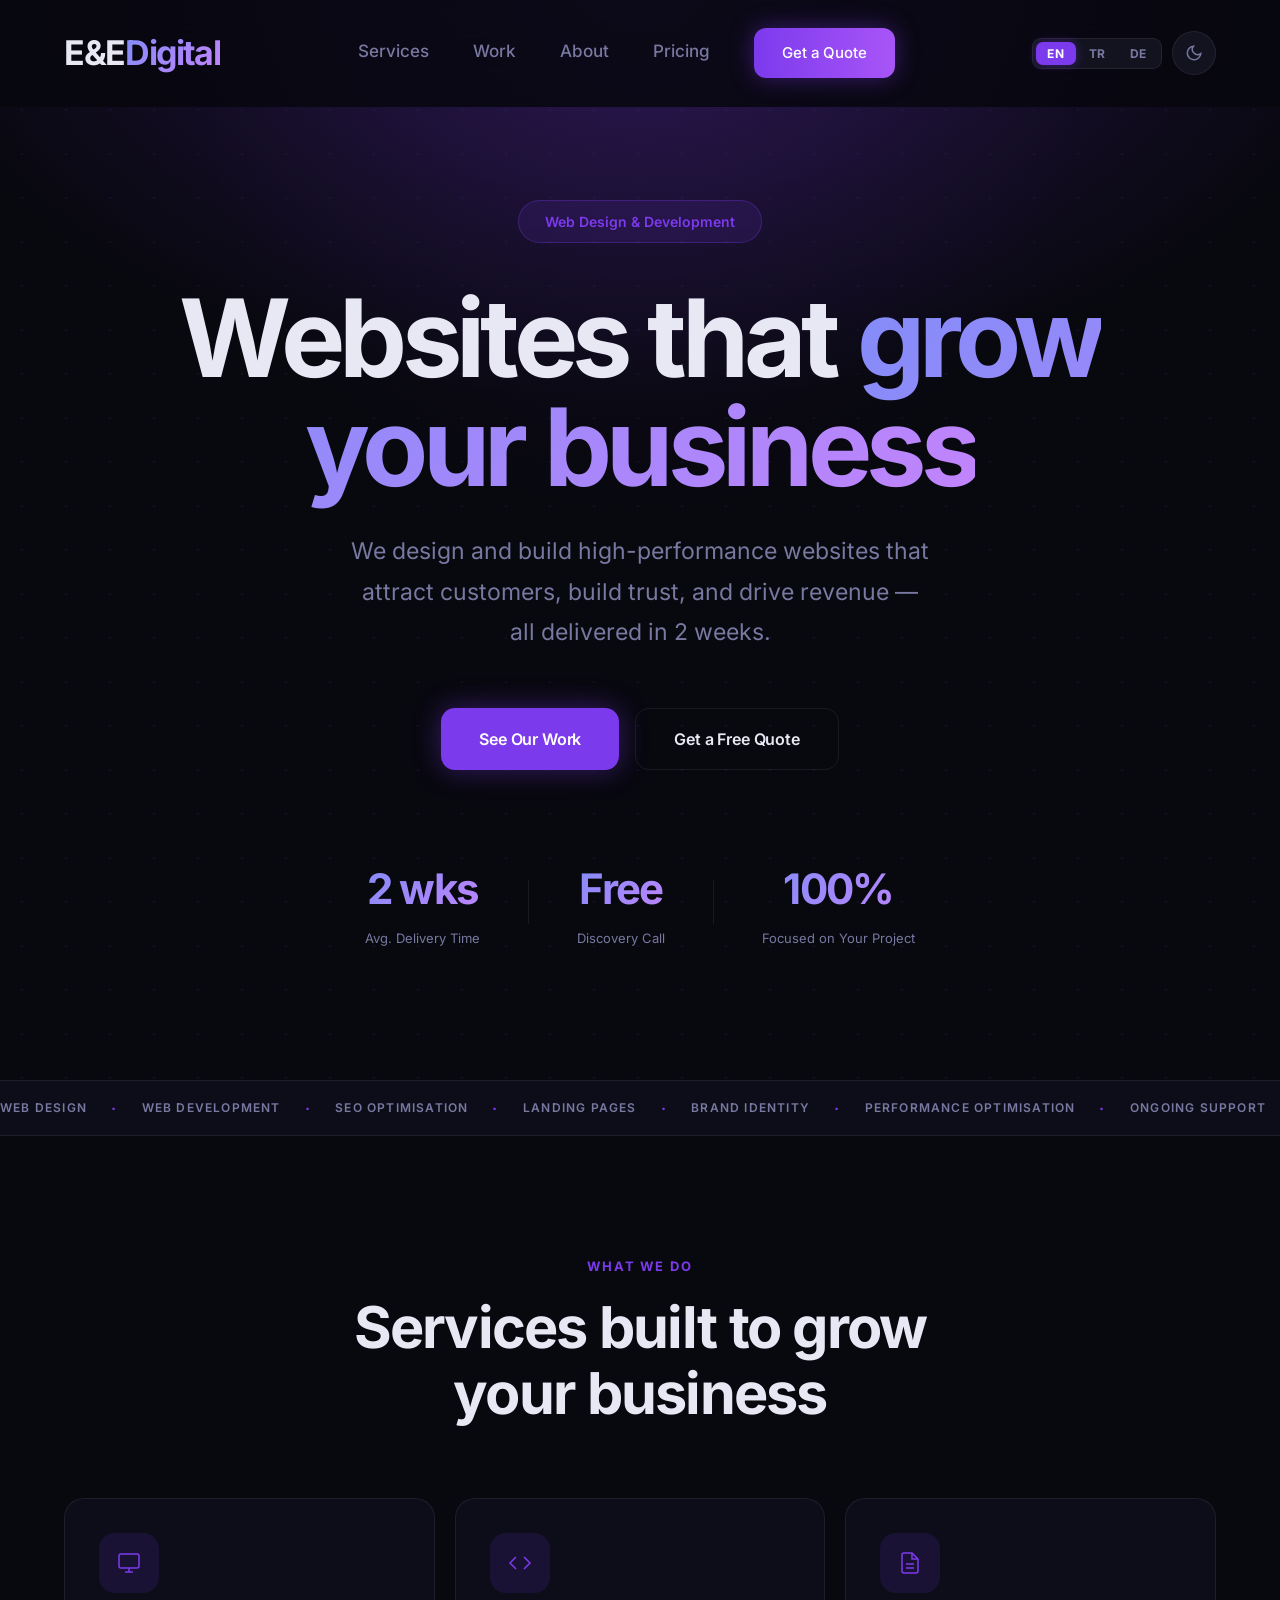
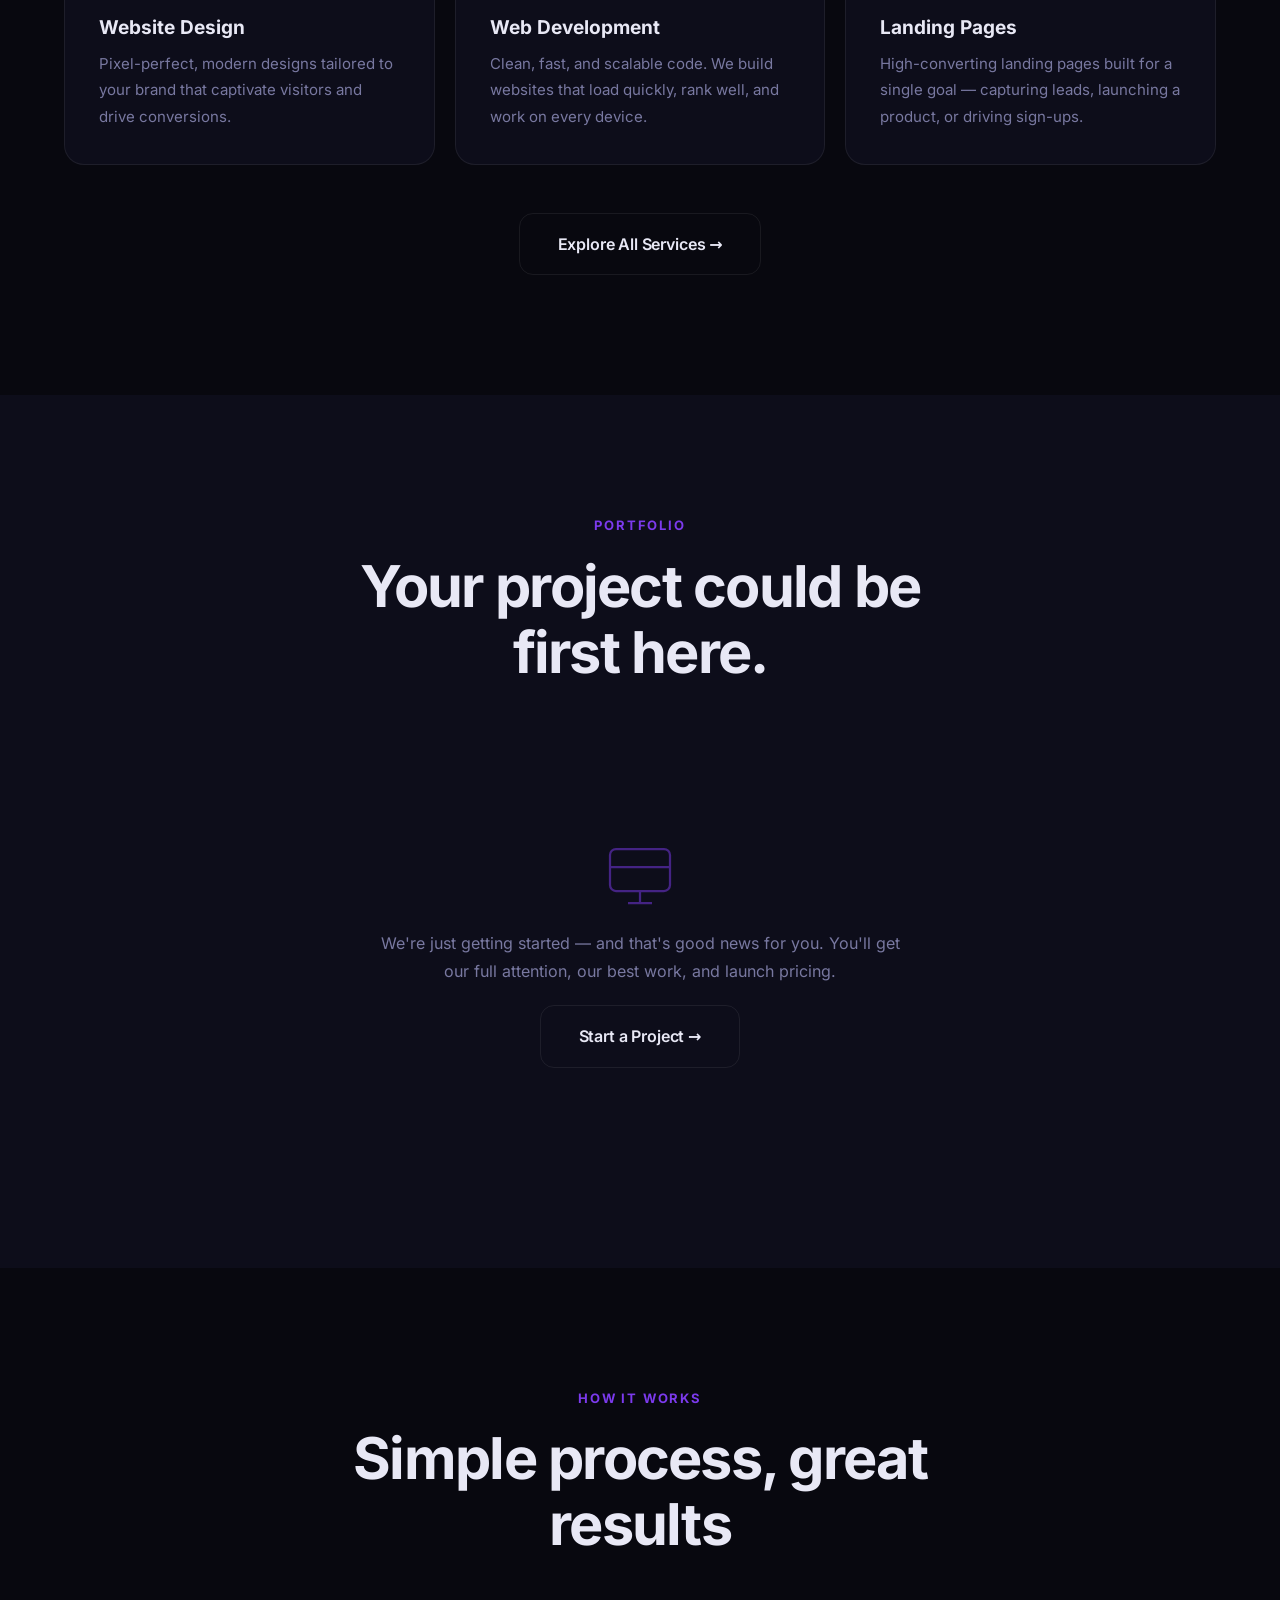
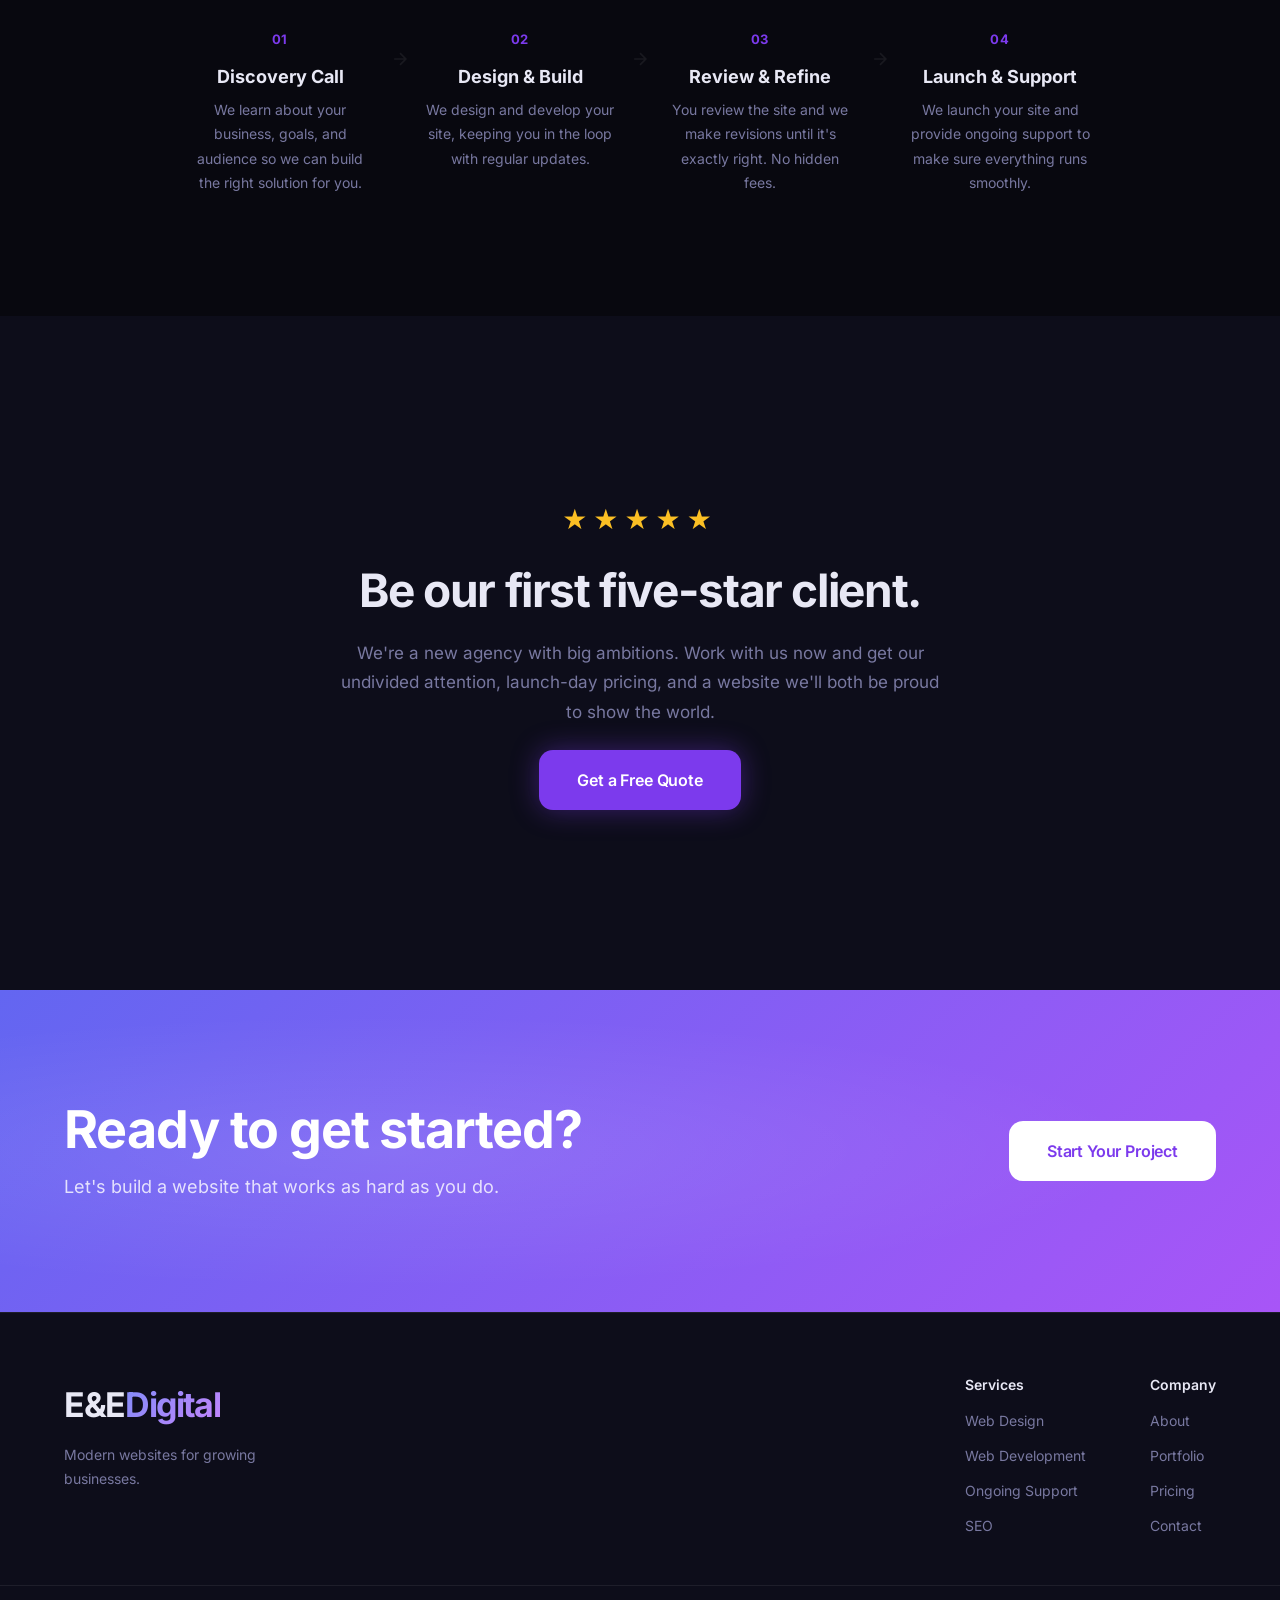
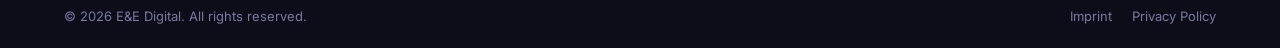
==== commit af9a7807: "Comm13" ====
--- a/index.html
+++ b/index.html
@@ -4,7 +4,7 @@
   <meta charset="UTF-8" />
   <meta name="viewport" content="width=device-width, initial-scale=1.0" />
   <title data-i18n="page.index.doctitle">E&amp;E Digital — Web Design &amp; Development Agency</title>
-  <meta name="description" content="E&amp;E Digital builds modern, high-performance websites for growing businesses. Custom web design, development, and SEO." />
+  <meta name="description" content="E&amp;E Digital builds modern, high-performance websites for growing businesses. Custom web design, development, and SEO." data-i18n-content="meta.index.desc" />
   <meta property="og:type" content="website" />
   <meta property="og:site_name" content="E&amp;E Digital" />
   <meta property="og:url" content="https://ee-digital.de/" />
@@ -32,6 +32,11 @@
         <a href="contact.html" class="btn btn--sm" data-i18n="nav.cta">Get a Quote</a>
       </nav>
       <div class="nav__controls">
+        <div class="lang-switch">
+          <button class="lang-btn" data-lang="en">EN</button>
+          <button class="lang-btn" data-lang="tr">TR</button>
+          <button class="lang-btn" data-lang="de">DE</button>
+        </div>
         <button class="theme-toggle" id="themeToggle" aria-label="Toggle theme">
           <svg class="icon-sun" viewBox="0 0 24 24" fill="none" stroke="currentColor" stroke-width="2"><circle cx="12" cy="12" r="5"/><line x1="12" y1="1" x2="12" y2="3"/><line x1="12" y1="21" x2="12" y2="23"/><line x1="4.22" y1="4.22" x2="5.64" y2="5.64"/><line x1="18.36" y1="18.36" x2="19.78" y2="19.78"/><line x1="1" y1="12" x2="3" y2="12"/><line x1="21" y1="12" x2="23" y2="12"/><line x1="4.22" y1="19.78" x2="5.64" y2="18.36"/><line x1="18.36" y1="5.64" x2="19.78" y2="4.22"/></svg>
           <svg class="icon-moon" viewBox="0 0 24 24" fill="none" stroke="currentColor" stroke-width="2"><path d="M21 12.79A9 9 0 1 1 11.21 3 7 7 0 0 0 21 12.79z"/></svg>
@@ -47,6 +52,13 @@
       <a href="about.html" data-i18n="nav.about">About</a>
       <a href="pricing.html" data-i18n="nav.pricing">Pricing</a>
       <a href="contact.html" data-i18n="nav.cta">Get a Quote</a>
+      <div class="nav__mobile-footer">
+        <div class="lang-switch">
+          <button class="lang-btn" data-lang="en">EN</button>
+          <button class="lang-btn" data-lang="tr">TR</button>
+          <button class="lang-btn" data-lang="de">DE</button>
+        </div>
+      </div>
     </div>
   </header>
 
@@ -88,22 +100,22 @@
     <!-- MARQUEE -->
     <div class="marquee-strip">
       <div class="marquee__track">
-        <span>Web Design</span><span class="mdot">·</span>
-        <span>Web Development</span><span class="mdot">·</span>
-        <span>SEO Optimisation</span><span class="mdot">·</span>
-        <span>Landing Pages</span><span class="mdot">·</span>
-        <span>Brand Identity</span><span class="mdot">·</span>
-        <span>Performance Optimisation</span><span class="mdot">·</span>
-        <span>Ongoing Support</span><span class="mdot">·</span>
-        <span>Fast Delivery</span><span class="mdot">·</span>
-        <span>Web Design</span><span class="mdot">·</span>
-        <span>Web Development</span><span class="mdot">·</span>
-        <span>SEO Optimisation</span><span class="mdot">·</span>
-        <span>Landing Pages</span><span class="mdot">·</span>
-        <span>Brand Identity</span><span class="mdot">·</span>
-        <span>Performance Optimisation</span><span class="mdot">·</span>
-        <span>Ongoing Support</span><span class="mdot">·</span>
-        <span>Fast Delivery</span><span class="mdot">·</span>
+        <span data-i18n="marquee.design">Web Design</span><span class="mdot">·</span>
+        <span data-i18n="marquee.dev">Web Development</span><span class="mdot">·</span>
+        <span data-i18n="marquee.seo">SEO Optimisation</span><span class="mdot">·</span>
+        <span data-i18n="marquee.landing">Landing Pages</span><span class="mdot">·</span>
+        <span data-i18n="marquee.brand">Brand Identity</span><span class="mdot">·</span>
+        <span data-i18n="marquee.perf">Performance Optimisation</span><span class="mdot">·</span>
+        <span data-i18n="marquee.support">Ongoing Support</span><span class="mdot">·</span>
+        <span data-i18n="marquee.delivery">Fast Delivery</span><span class="mdot">·</span>
+        <span data-i18n="marquee.design">Web Design</span><span class="mdot">·</span>
+        <span data-i18n="marquee.dev">Web Development</span><span class="mdot">·</span>
+        <span data-i18n="marquee.seo">SEO Optimisation</span><span class="mdot">·</span>
+        <span data-i18n="marquee.landing">Landing Pages</span><span class="mdot">·</span>
+        <span data-i18n="marquee.brand">Brand Identity</span><span class="mdot">·</span>
+        <span data-i18n="marquee.perf">Performance Optimisation</span><span class="mdot">·</span>
+        <span data-i18n="marquee.support">Ongoing Support</span><span class="mdot">·</span>
+        <span data-i18n="marquee.delivery">Fast Delivery</span><span class="mdot">·</span>
       </div>
     </div>
 
--- a/styles.css
+++ b/styles.css
@@ -5,38 +5,38 @@
 
 /* ---------- Local Fonts (Inter) ---------- */
 @font-face { font-family: 'Inter'; font-style: normal; font-weight: 300; font-display: swap;
-  src: url('inter-latin-ext-300-normal.woff2') format('woff2'), url('inter-latin-ext-300-normal.woff') format('woff');
+  src: url('fonts/inter-latin-ext-300-normal.woff2') format('woff2'), url('fonts/inter-latin-ext-300-normal.woff') format('woff');
   unicode-range: U+0100-02AF, U+0304, U+0308, U+0329, U+1E00-1E9F, U+1EF2-1EFF, U+2020, U+20A0-20AB, U+20AD-20C0, U+2113, U+2C60-2C7F, U+A720-A7FF; }
 @font-face { font-family: 'Inter'; font-style: normal; font-weight: 300; font-display: swap;
-  src: url('inter-latin-300-normal.woff2') format('woff2'), url('inter-latin-300-normal.woff') format('woff');
+  src: url('fonts/inter-latin-300-normal.woff2') format('woff2'), url('fonts/inter-latin-300-normal.woff') format('woff');
   unicode-range: U+0000-00FF, U+0131, U+0152-0153, U+02BB-02BC, U+02C6, U+02DA, U+02DC, U+0304, U+0308, U+0329, U+2000-206F, U+20AC, U+2122, U+2191, U+2193, U+2212, U+2215, U+FEFF, U+FFFD; }
 
 @font-face { font-family: 'Inter'; font-style: normal; font-weight: 400; font-display: swap;
-  src: url('inter-latin-ext-400-normal.woff2') format('woff2'), url('inter-latin-ext-400-normal.woff') format('woff');
+  src: url('fonts/inter-latin-ext-400-normal.woff2') format('woff2'), url('fonts/inter-latin-ext-400-normal.woff') format('woff');
   unicode-range: U+0100-02AF, U+0304, U+0308, U+0329, U+1E00-1E9F, U+1EF2-1EFF, U+2020, U+20A0-20AB, U+20AD-20C0, U+2113, U+2C60-2C7F, U+A720-A7FF; }
 @font-face { font-family: 'Inter'; font-style: normal; font-weight: 400; font-display: swap;
-  src: url('inter-latin-400-normal.woff2') format('woff2'), url('inter-latin-400-normal.woff') format('woff');
+  src: url('fonts/inter-latin-400-normal.woff2') format('woff2'), url('fonts/inter-latin-400-normal.woff') format('woff');
   unicode-range: U+0000-00FF, U+0131, U+0152-0153, U+02BB-02BC, U+02C6, U+02DA, U+02DC, U+0304, U+0308, U+0329, U+2000-206F, U+20AC, U+2122, U+2191, U+2193, U+2212, U+2215, U+FEFF, U+FFFD; }
 
 @font-face { font-family: 'Inter'; font-style: normal; font-weight: 500; font-display: swap;
-  src: url('inter-latin-ext-500-normal.woff2') format('woff2'), url('inter-latin-ext-500-normal.woff') format('woff');
+  src: url('fonts/inter-latin-ext-500-normal.woff2') format('woff2'), url('fonts/inter-latin-ext-500-normal.woff') format('woff');
   unicode-range: U+0100-02AF, U+0304, U+0308, U+0329, U+1E00-1E9F, U+1EF2-1EFF, U+2020, U+20A0-20AB, U+20AD-20C0, U+2113, U+2C60-2C7F, U+A720-A7FF; }
 @font-face { font-family: 'Inter'; font-style: normal; font-weight: 500; font-display: swap;
-  src: url('inter-latin-500-normal.woff2') format('woff2'), url('inter-latin-500-normal.woff') format('woff');
+  src: url('fonts/inter-latin-500-normal.woff2') format('woff2'), url('fonts/inter-latin-500-normal.woff') format('woff');
   unicode-range: U+0000-00FF, U+0131, U+0152-0153, U+02BB-02BC, U+02C6, U+02DA, U+02DC, U+0304, U+0308, U+0329, U+2000-206F, U+20AC, U+2122, U+2191, U+2193, U+2212, U+2215, U+FEFF, U+FFFD; }
 
 @font-face { font-family: 'Inter'; font-style: normal; font-weight: 600; font-display: swap;
-  src: url('inter-latin-ext-600-normal.woff2') format('woff2'), url('inter-latin-ext-600-normal.woff') format('woff');
+  src: url('fonts/inter-latin-ext-600-normal.woff2') format('woff2'), url('fonts/inter-latin-ext-600-normal.woff') format('woff');
   unicode-range: U+0100-02AF, U+0304, U+0308, U+0329, U+1E00-1E9F, U+1EF2-1EFF, U+2020, U+20A0-20AB, U+20AD-20C0, U+2113, U+2C60-2C7F, U+A720-A7FF; }
 @font-face { font-family: 'Inter'; font-style: normal; font-weight: 600; font-display: swap;
-  src: url('inter-latin-600-normal.woff2') format('woff2'), url('inter-latin-600-normal.woff') format('woff');
+  src: url('fonts/inter-latin-600-normal.woff2') format('woff2'), url('fonts/inter-latin-600-normal.woff') format('woff');
   unicode-range: U+0000-00FF, U+0131, U+0152-0153, U+02BB-02BC, U+02C6, U+02DA, U+02DC, U+0304, U+0308, U+0329, U+2000-206F, U+20AC, U+2122, U+2191, U+2193, U+2212, U+2215, U+FEFF, U+FFFD; }
 
 @font-face { font-family: 'Inter'; font-style: normal; font-weight: 700; font-display: swap;
-  src: url('inter-latin-ext-700-normal.woff2') format('woff2'), url('inter-latin-ext-700-normal.woff') format('woff');
+  src: url('fonts/inter-latin-ext-700-normal.woff2') format('woff2'), url('fonts/inter-latin-ext-700-normal.woff') format('woff');
   unicode-range: U+0100-02AF, U+0304, U+0308, U+0329, U+1E00-1E9F, U+1EF2-1EFF, U+2020, U+20A0-20AB, U+20AD-20C0, U+2113, U+2C60-2C7F, U+A720-A7FF; }
 @font-face { font-family: 'Inter'; font-style: normal; font-weight: 700; font-display: swap;
-  src: url('inter-latin-700-normal.woff2') format('woff2'), url('inter-latin-700-normal.woff') format('woff');
+  src: url('fonts/inter-latin-700-normal.woff2') format('woff2'), url('fonts/inter-latin-700-normal.woff') format('woff');
   unicode-range: U+0000-00FF, U+0131, U+0152-0153, U+02BB-02BC, U+02C6, U+02DA, U+02DC, U+0304, U+0308, U+0329, U+2000-206F, U+20AC, U+2122, U+2191, U+2193, U+2212, U+2215, U+FEFF, U+FFFD; }
 
 /* ---------- CSS Variables ---------- */
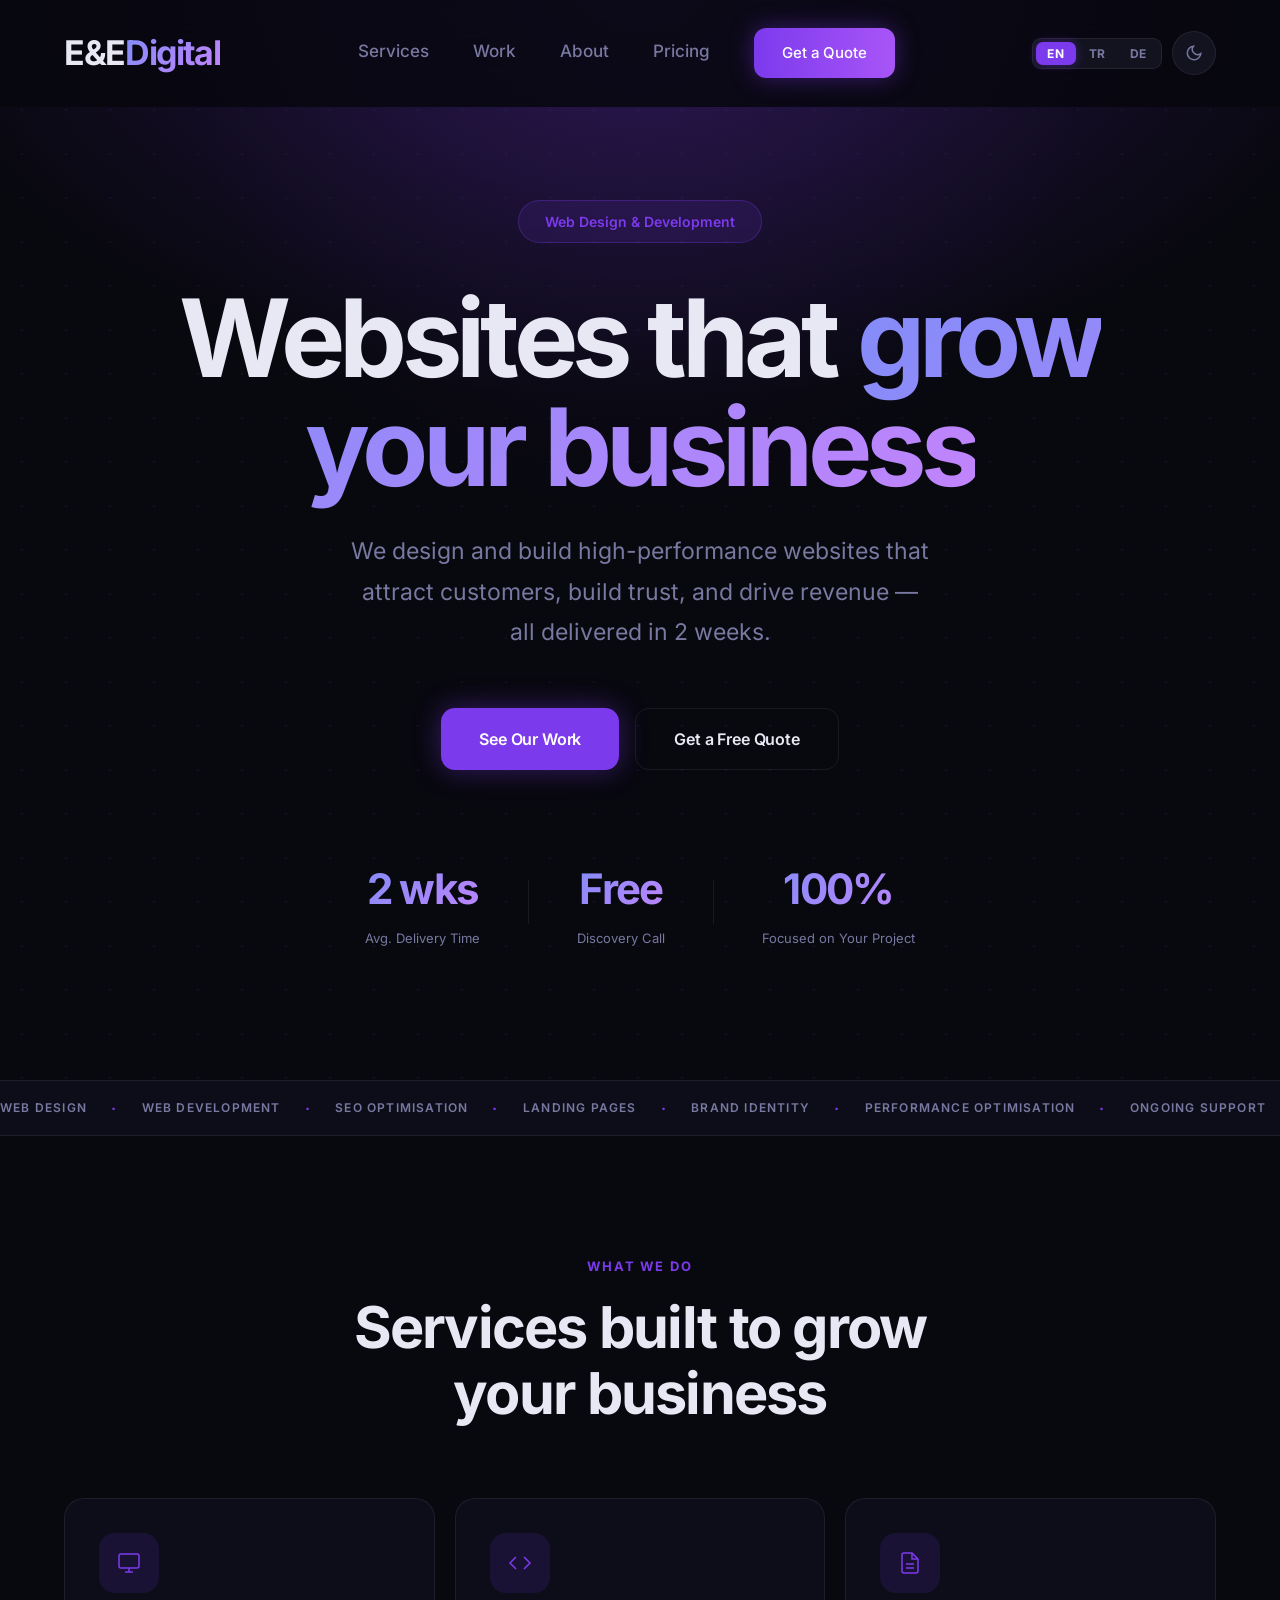
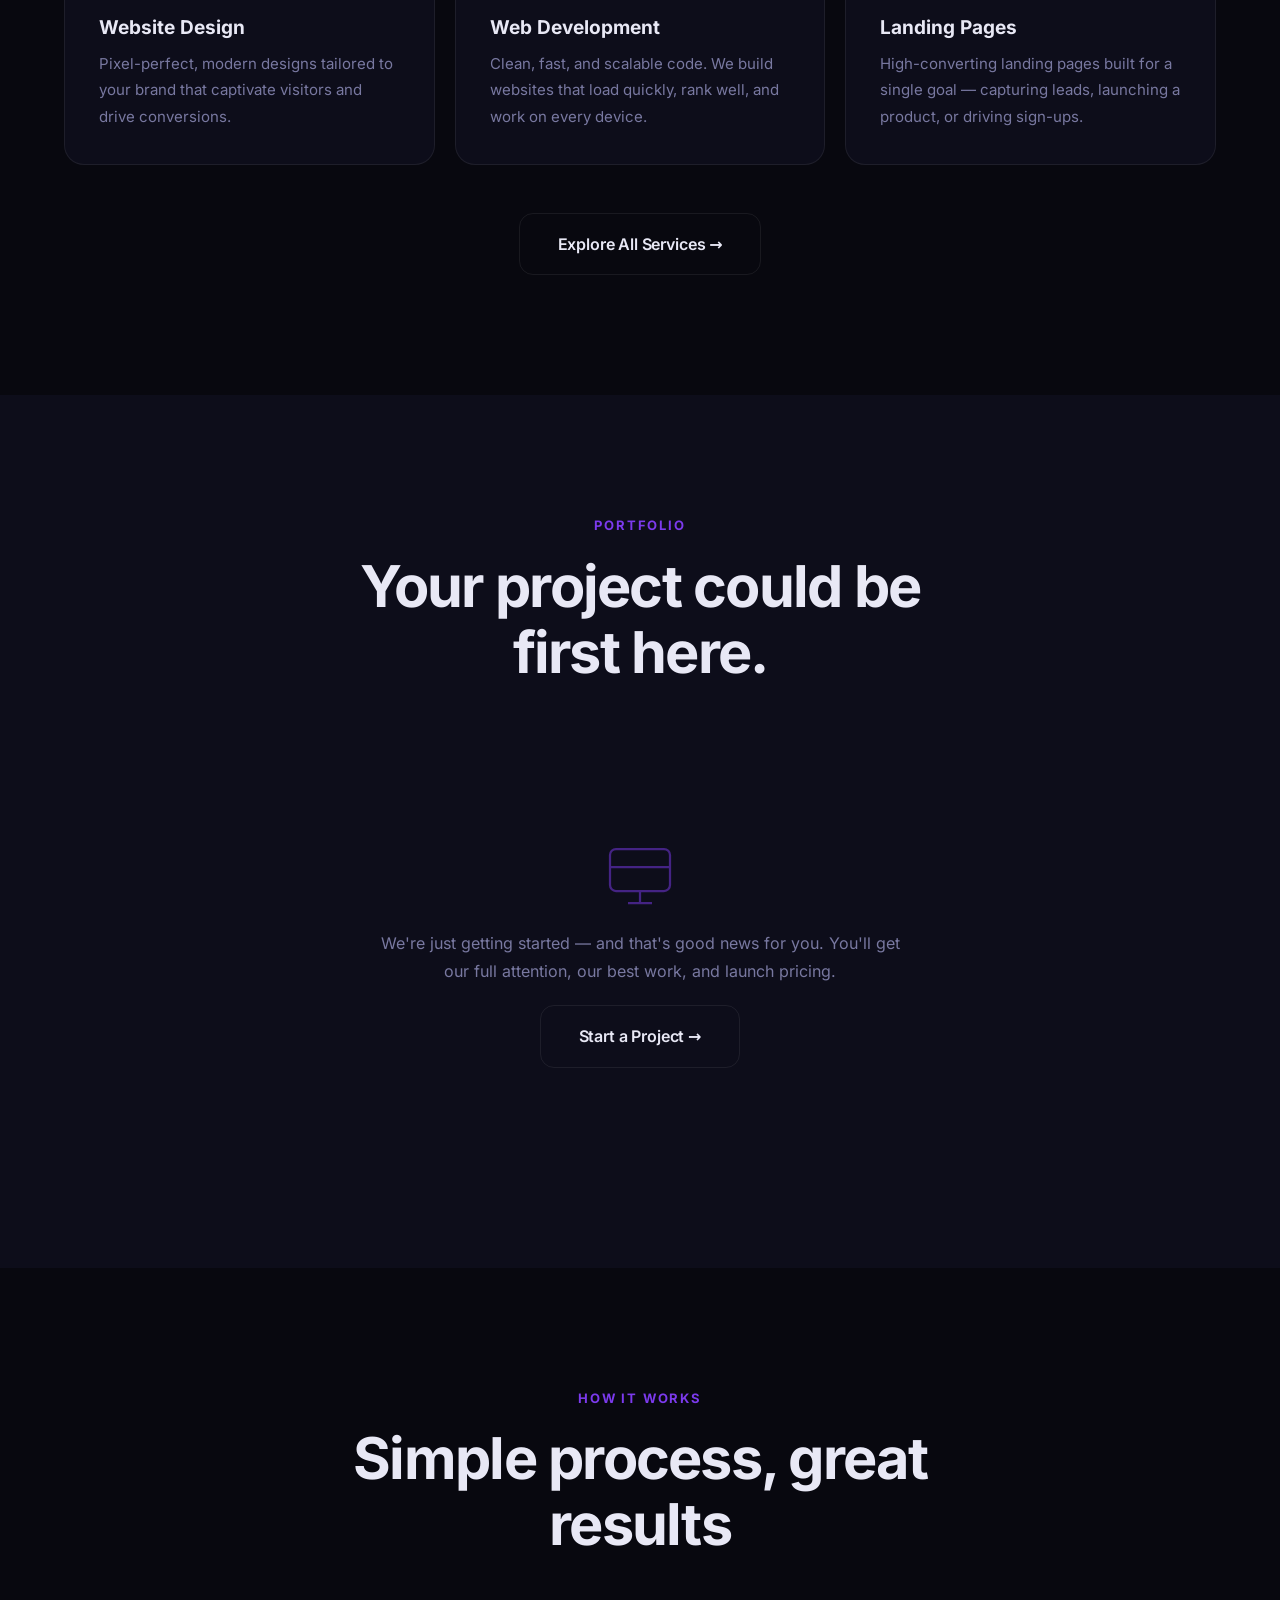
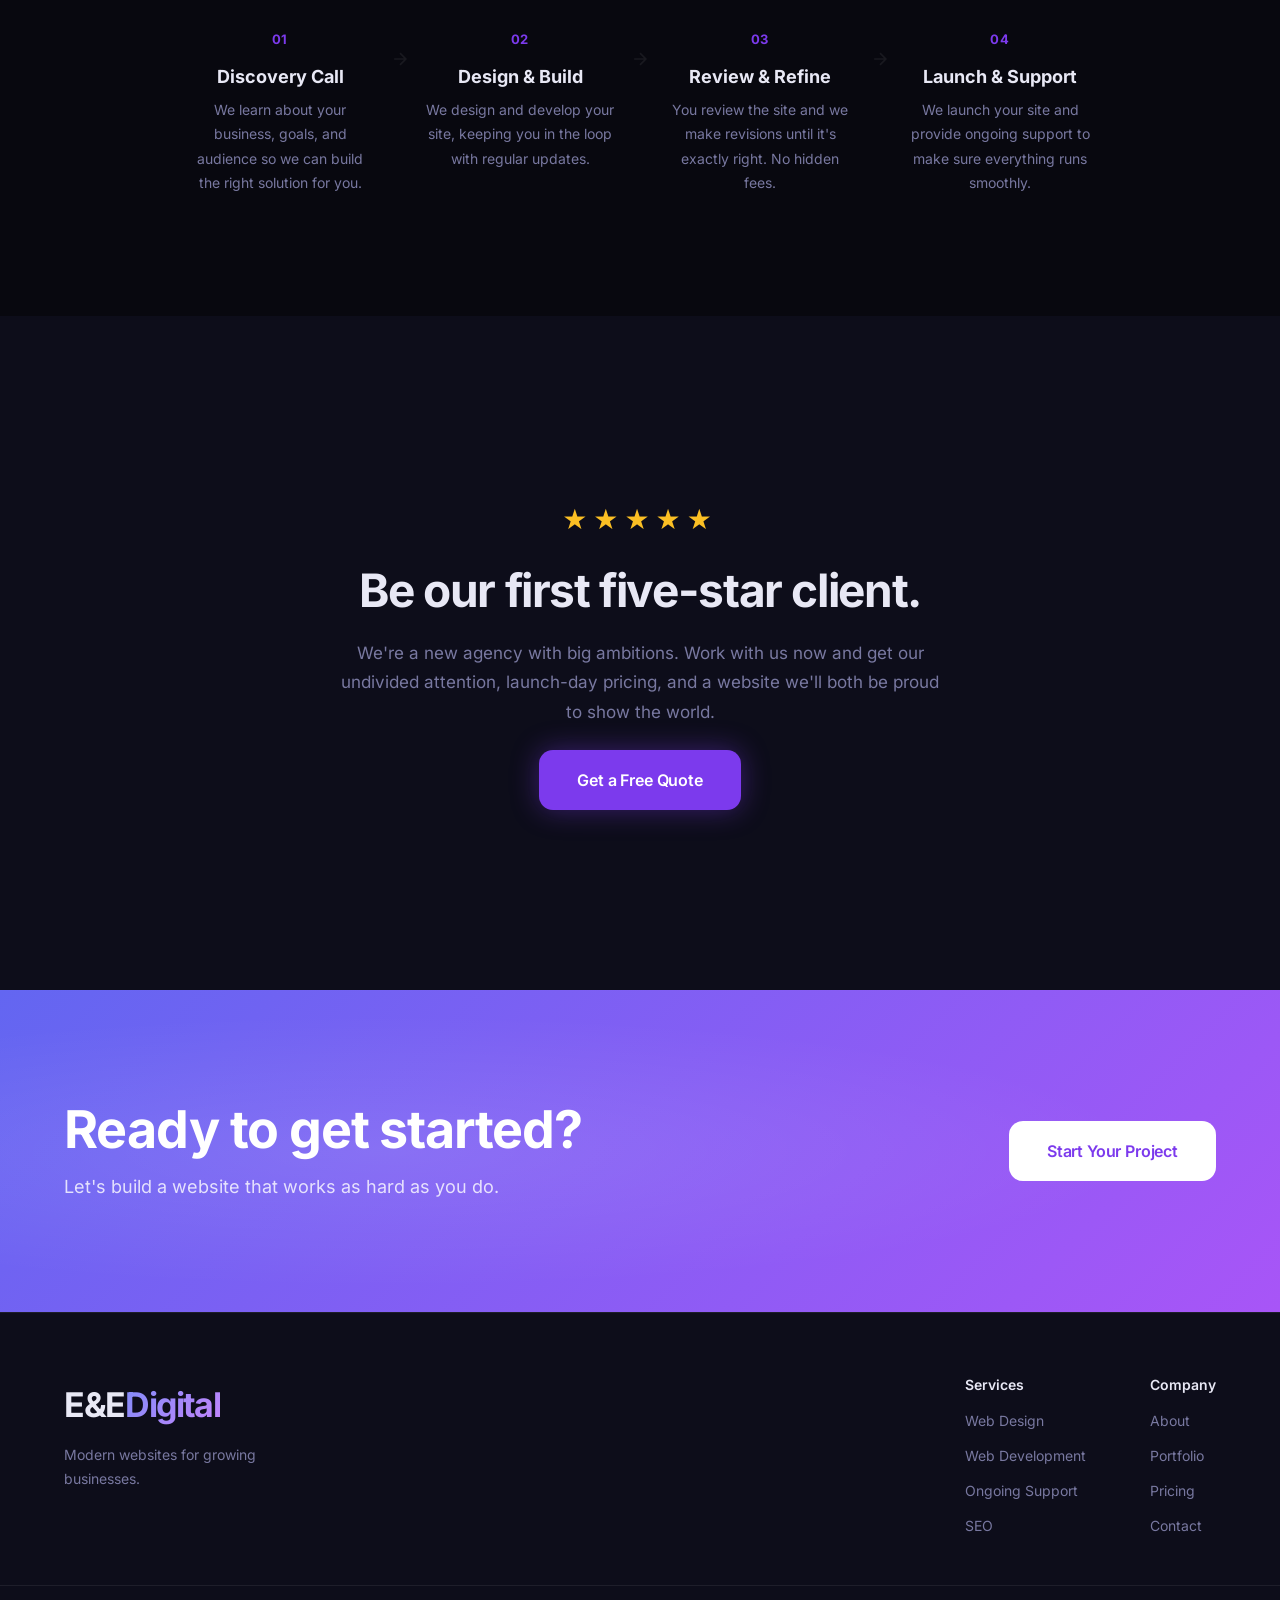
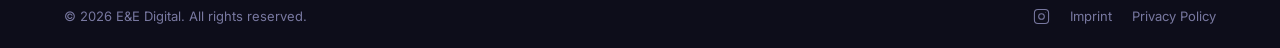
==== commit 786defdd: "Comm18" ====
--- a/index.html
+++ b/index.html
@@ -16,7 +16,30 @@
   <meta name="twitter:description" content="E&amp;E Digital builds modern, high-performance websites for growing businesses. Custom web design, development, and SEO." data-i18n-content="meta.index.desc" />
   <meta name="twitter:image" content="https://ee-digital.de/og-image.png" />
   <link rel="icon" type="image/svg+xml" href="favicon.svg" />
+  <link rel="apple-touch-icon" href="apple-touch-icon.png" />
+  <link rel="canonical" href="https://ee-digital.de/" />
   <link rel="stylesheet" href="styles.css" />
+  <script type="application/ld+json">
+  {
+    "@context": "https://schema.org",
+    "@type": "ProfessionalService",
+    "name": "E&E Digital",
+    "url": "https://ee-digital.de",
+    "email": "ee-digital@outlook.com",
+    "description": "E&E Digital builds modern, high-performance websites for growing businesses. Custom web design, development, and SEO.",
+    "address": {
+      "@type": "PostalAddress",
+      "streetAddress": "Buddestraße 24",
+      "addressLocality": "Hamburg",
+      "postalCode": "21109",
+      "addressCountry": "DE"
+    },
+    "areaServed": ["DE", "AT", "CH"],
+    "serviceType": ["Web Design", "Web Development", "SEO Optimisation", "Landing Pages"],
+    "priceRange": "€€",
+    "currenciesAccepted": "EUR"
+  }
+  </script>
   <script>document.documentElement.setAttribute('data-theme', localStorage.getItem('theme') || 'dark');</script>
 </head>
 <body>
@@ -257,7 +280,7 @@
           <a href="services.html" data-i18n="footer.link.design">Web Design</a>
           <a href="services.html" data-i18n="footer.link.dev">Web Development</a>
           <a href="services.html" data-i18n="footer.link.support">Ongoing Support</a>
-          <a href="services.html">SEO</a>
+          <a href="services.html" data-i18n="footer.link.seo">SEO</a>
         </div>
         <div class="footer__col">
           <h4 data-i18n="footer.company">Company</h4>
@@ -272,6 +295,7 @@
       <div class="container">
         <span data-i18n="footer.rights">&copy; 2026 E&amp;E Digital. All rights reserved.</span>
         <div class="footer__legal">
+          <a href="https://www.instagram.com/ee_digitalll/" target="_blank" rel="noopener noreferrer" class="footer__ig" aria-label="Instagram"><svg viewBox="0 0 24 24" fill="none" stroke="currentColor" stroke-width="1.5" width="17" height="17"><rect x="2" y="2" width="20" height="20" rx="5"/><circle cx="12" cy="12" r="4"/><circle cx="17.5" cy="6.5" r="0.5" fill="currentColor" stroke="none"/></svg></a>
           <a href="impressum.html" data-i18n="footer.link.impressum">Impressum</a>
           <a href="datenschutz.html" data-i18n="footer.link.datenschutz">Datenschutz</a>
         </div>
--- a/styles.css
+++ b/styles.css
@@ -904,9 +904,11 @@
 .footer__col a:hover { color: var(--accent); }
 .footer__bottom { border-top: 1px solid var(--border); padding: 20px 0; }
 .footer__bottom .container { display: flex; justify-content: space-between; align-items: center; font-size: 13px; flex-wrap: wrap; gap: 8px; color: var(--text-muted); }
-.footer__legal { display: flex; gap: 20px; }
+.footer__legal { display: flex; gap: 20px; align-items: center; }
 .footer__legal a { font-size: 13px; color: var(--text-muted); transition: color var(--transition); }
 .footer__legal a:hover { color: var(--accent); }
+.footer__ig { color: var(--text-muted); display: flex; align-items: center; transition: color var(--transition); }
+.footer__ig:hover { color: var(--accent); }
 
 /* ---------- LEGAL PAGES ---------- */
 .legal-content { max-width: 760px; margin: 0 auto; }
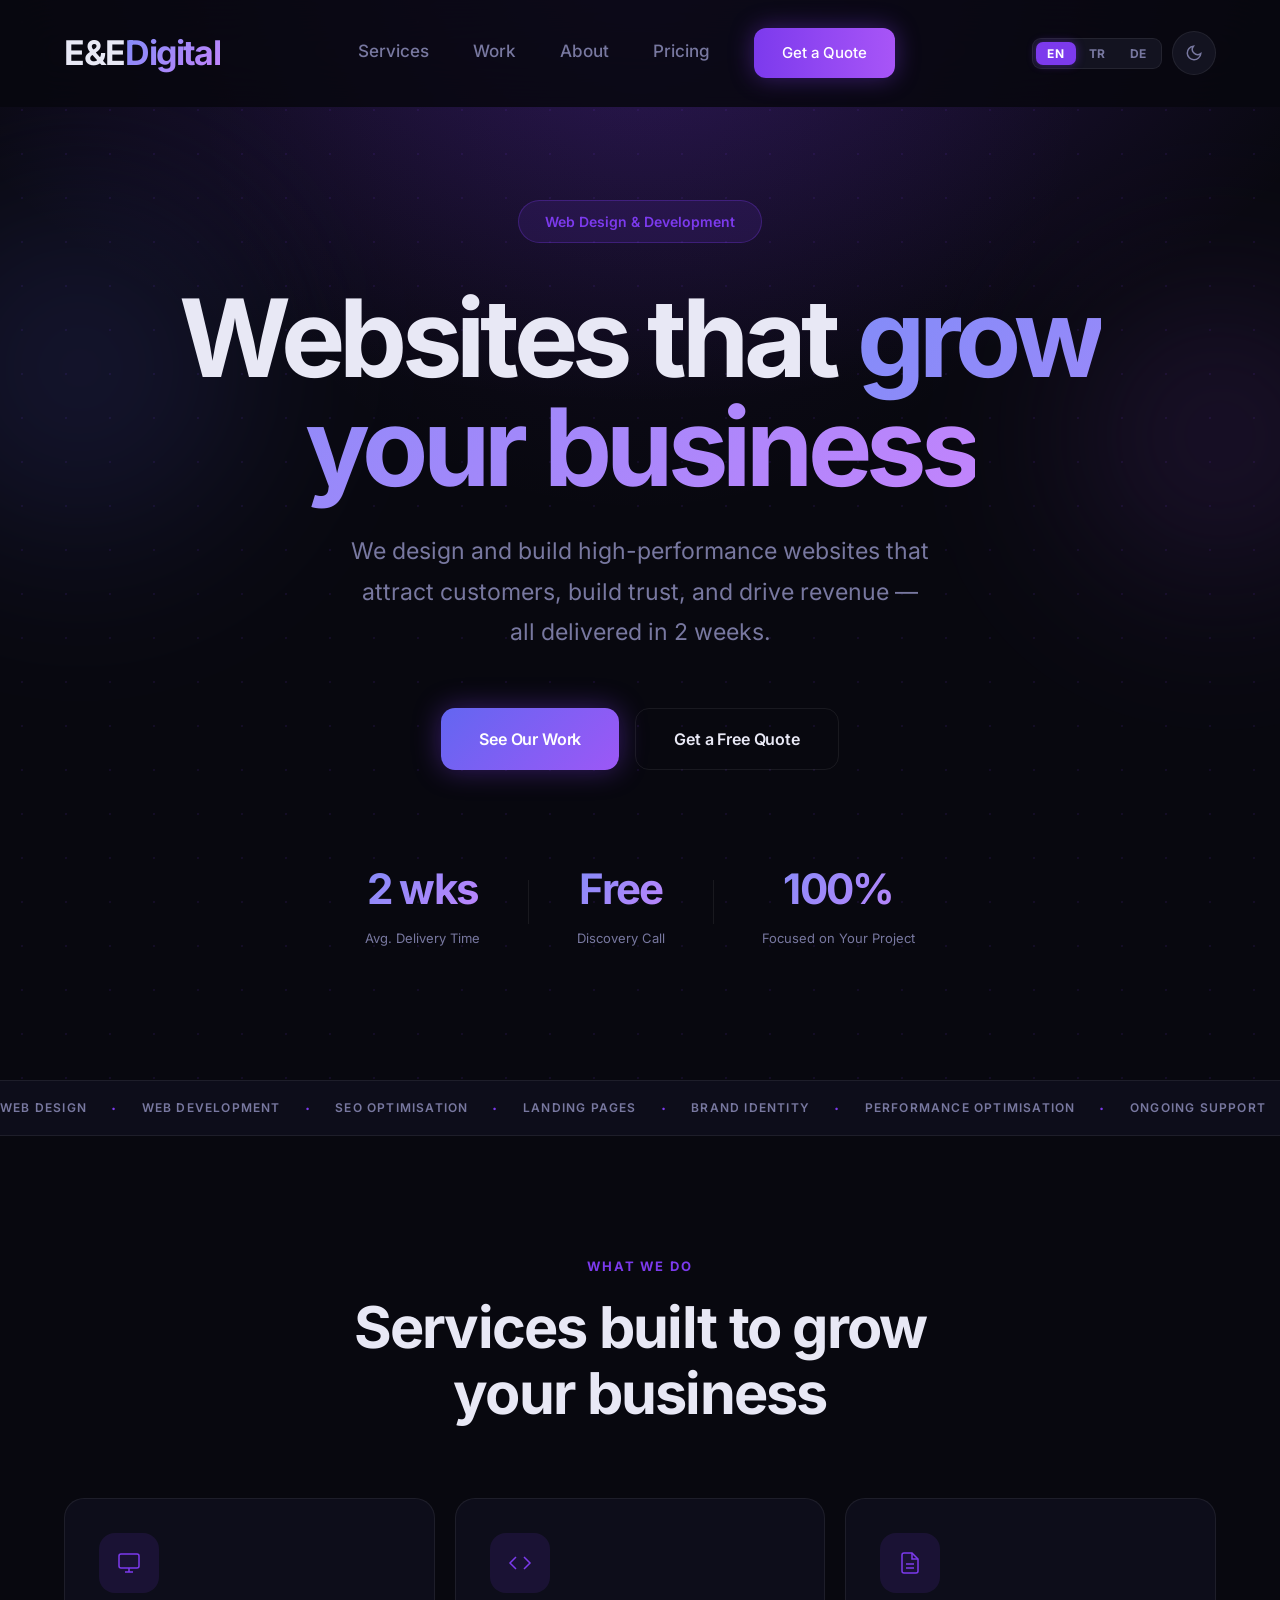
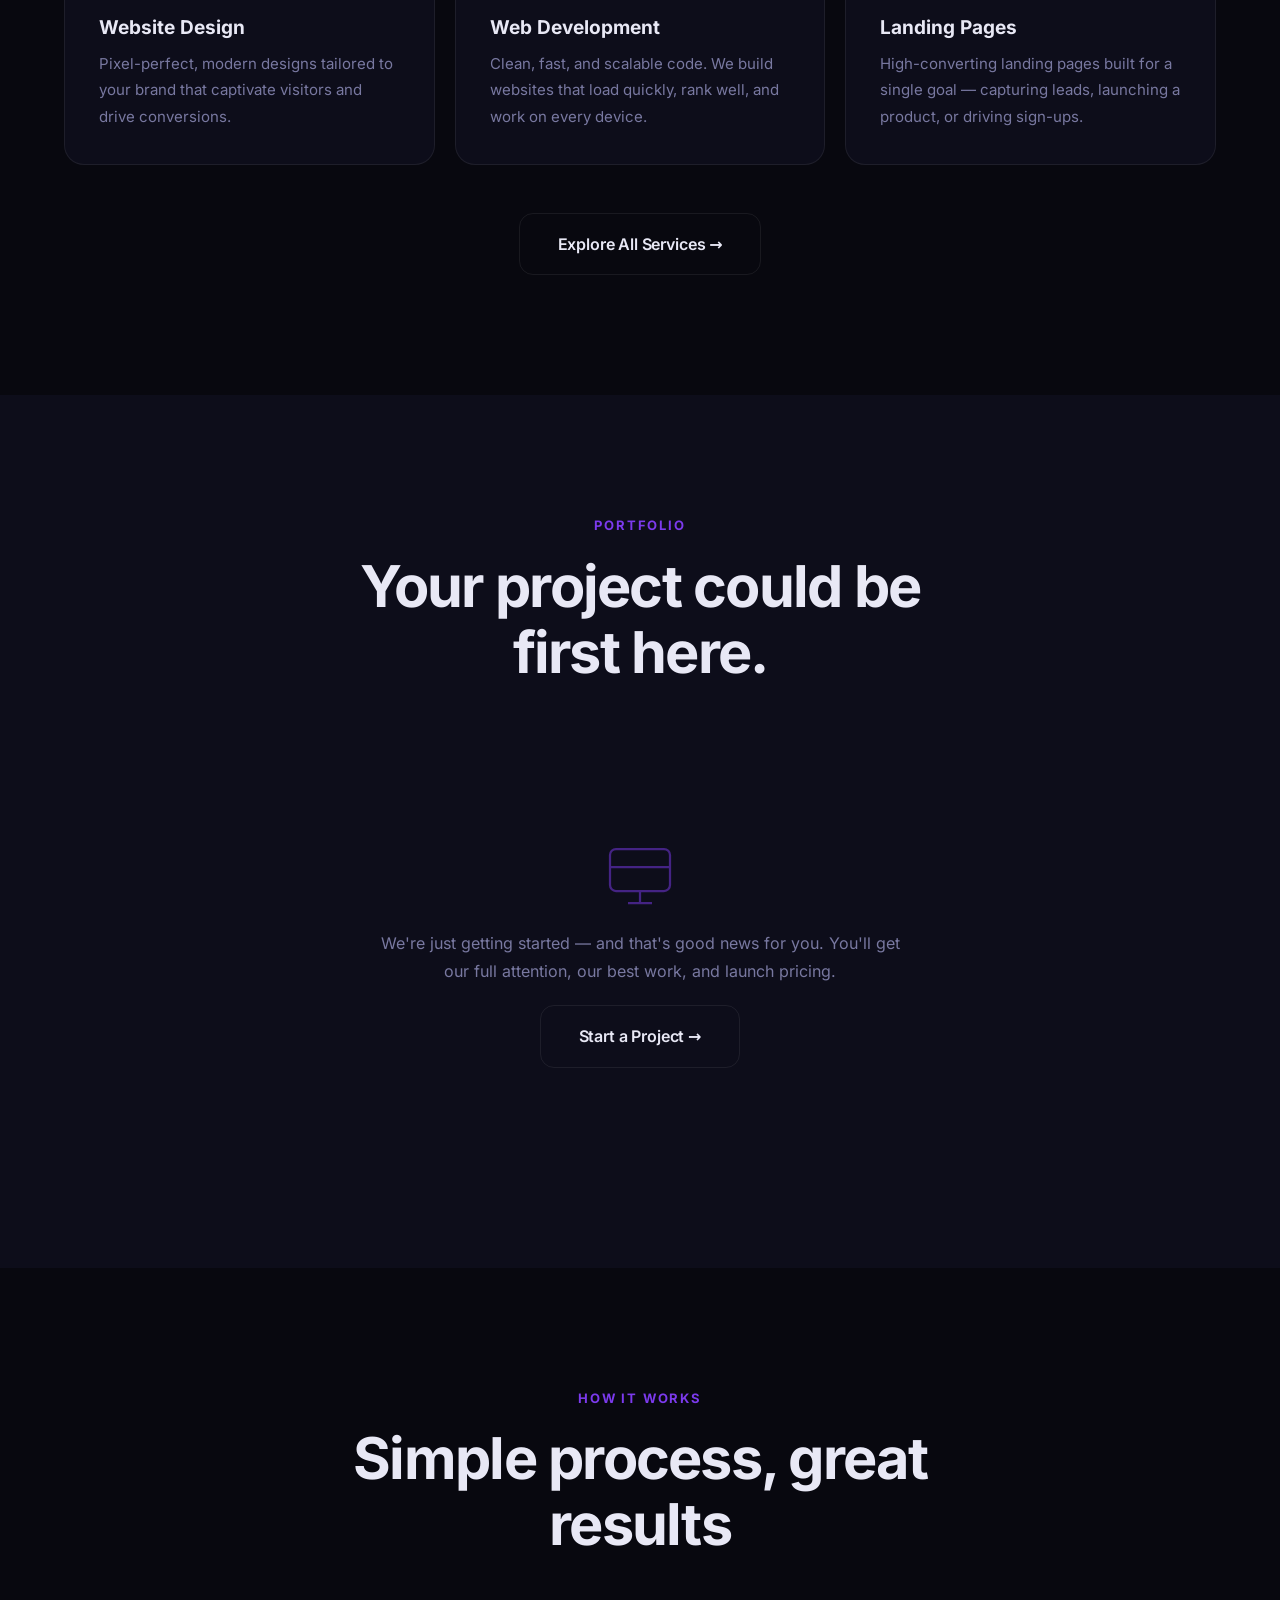
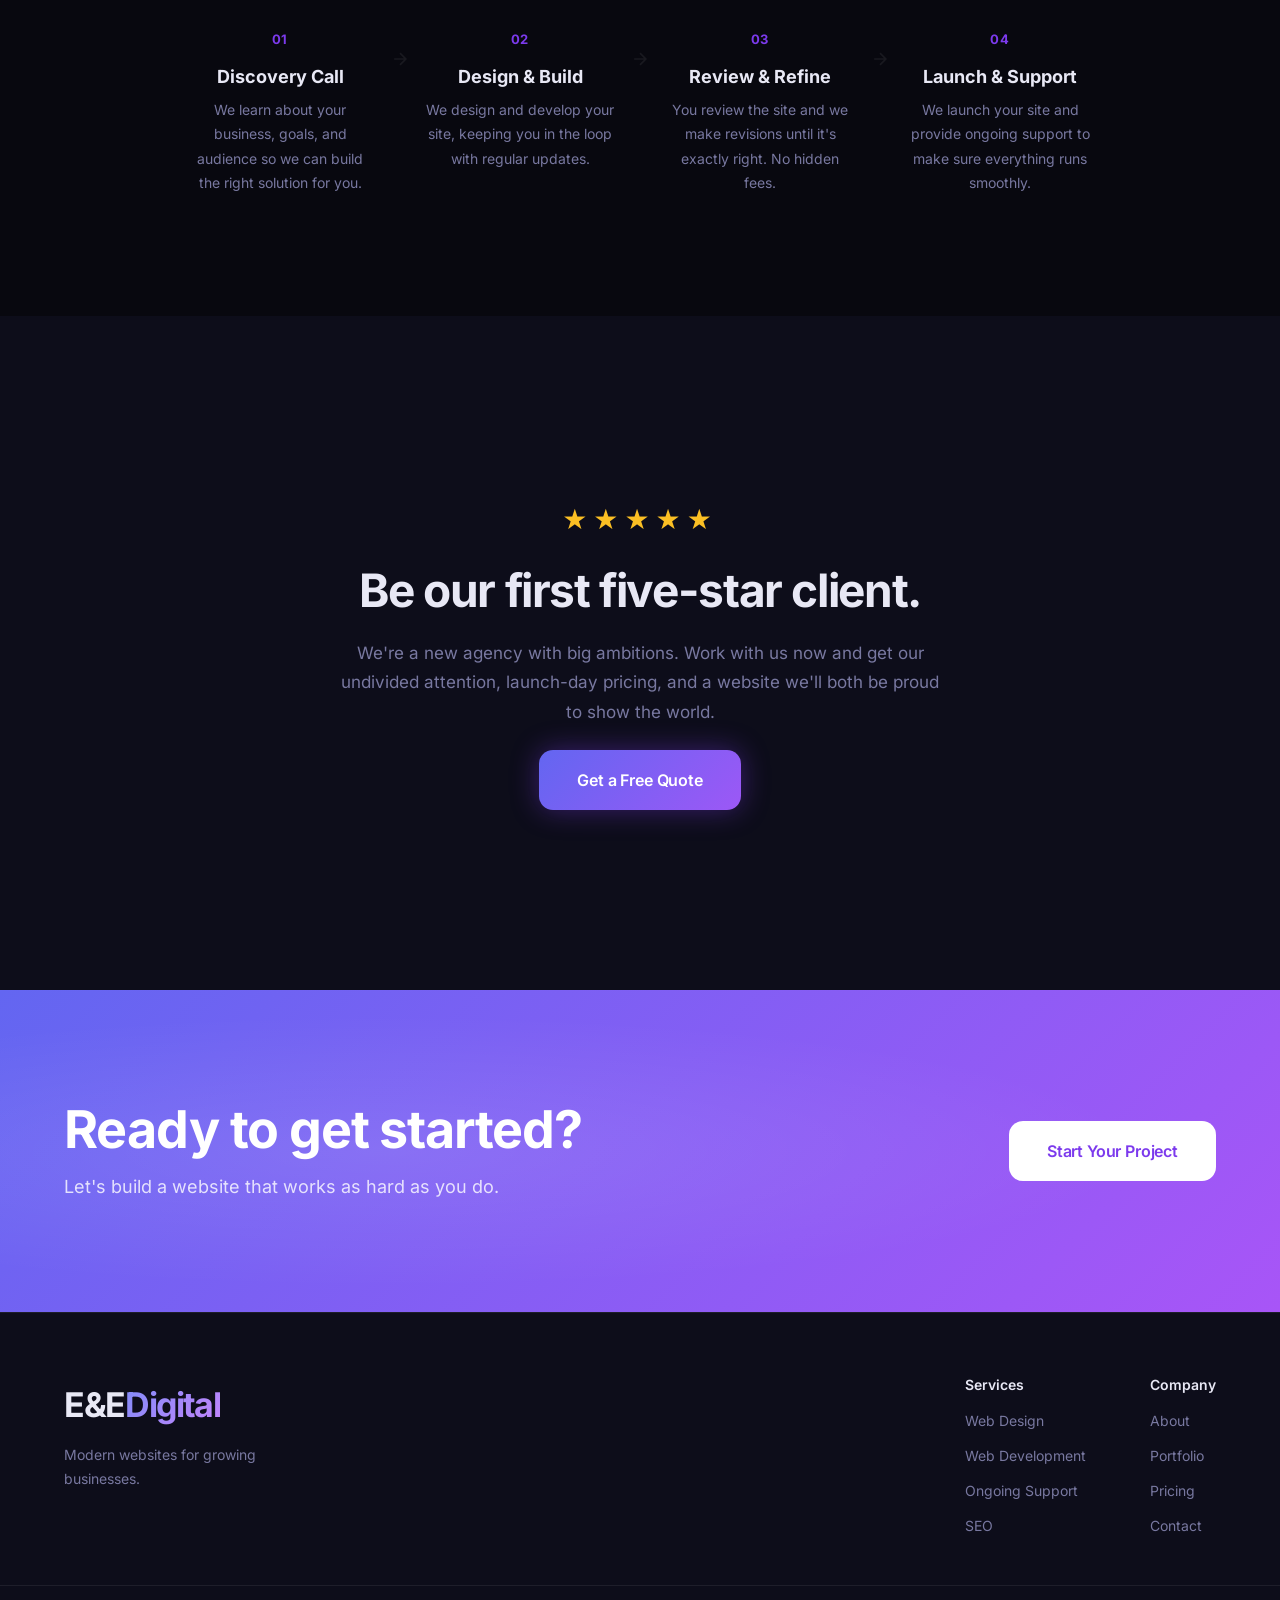
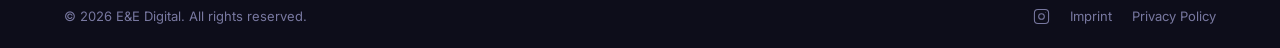
==== commit 75f6f977: "Comm21" ====
--- a/index.html
+++ b/index.html
@@ -89,6 +89,8 @@
 
     <!-- HERO -->
     <section class="hero">
+      <div class="hero__orb hero__orb--l" aria-hidden="true"></div>
+      <div class="hero__orb hero__orb--r" aria-hidden="true"></div>
       <div class="container hero__inner">
         <div class="hero__badge" data-i18n="hero.badge">Web Design &amp; Development</div>
         <h1 class="hero__title" data-i18n="hero.title" data-i18n-html>
--- a/styles.css
+++ b/styles.css
@@ -126,14 +126,17 @@
   letter-spacing: -.01em;
 }
 .btn--primary {
-  background: var(--accent);
+  background: linear-gradient(135deg, #6366f1 0%, #a855f7 60%, #7c3aed 100%);
+  background-size: 200% 200%;
   color: #fff;
   box-shadow: 0 0 28px var(--glow);
+  animation: btnPrimaryShimmer 4s ease-in-out infinite;
 }
 .btn--primary:hover {
-  background: var(--accent-2);
   transform: translateY(-3px) scale(1.02);
   box-shadow: 0 0 60px var(--glow), 0 12px 32px rgba(0,0,0,.35);
+  animation: none;
+  background: linear-gradient(135deg, #818cf8 0%, #c084fc 60%, #a855f7 100%);
 }
 .btn--ghost {
   background: transparent;
@@ -407,6 +410,34 @@
   pointer-events: none;
   animation: orbFloat 10s ease-in-out infinite;
 }
+.hero__orb {
+  position: absolute;
+  border-radius: 50%;
+  pointer-events: none;
+  filter: blur(80px);
+  opacity: .55;
+}
+.hero__orb--l {
+  width: 520px; height: 520px;
+  background: radial-gradient(circle, rgba(99,102,241,.35) 0%, transparent 70%);
+  top: 10%; left: -180px;
+  animation: orbDriftL 14s ease-in-out infinite;
+}
+.hero__orb--r {
+  width: 440px; height: 440px;
+  background: radial-gradient(circle, rgba(168,85,247,.3) 0%, transparent 70%);
+  top: 20%; right: -160px;
+  animation: orbDriftR 11s ease-in-out infinite;
+}
+@keyframes orbDriftL {
+  0%, 100% { transform: translateY(0) scale(1); }
+  50%       { transform: translateY(40px) scale(1.07); }
+}
+@keyframes orbDriftR {
+  0%, 100% { transform: translateY(0) scale(1); }
+  50%       { transform: translateY(-50px) scale(1.05); }
+}
+
 .hero__badge {
   display: inline-flex;
   align-items: center;
@@ -508,6 +539,10 @@
 @keyframes btnShimmer {
   0%, 100% { background-position: 0%   center; }
   50%       { background-position: 100% center; }
+}
+@keyframes btnPrimaryShimmer {
+  0%, 100% { background-position: 0% 50%; }
+  50%       { background-position: 100% 50%; }
 }
 @keyframes mobileMenuOpen {
   from { opacity: 0; transform: translateY(-14px); }
@@ -933,6 +968,7 @@
 }
 [data-theme="light"] .page-hero { background-image: radial-gradient(rgba(99,102,241,.05) 1px, transparent 1px); }
 .page-hero::before { content: ''; position: absolute; inset: 0; background: radial-gradient(ellipse 70% 60% at 50% 0%, rgba(124,58,237,.2) 0%, transparent 70%); pointer-events: none; animation: heroGlow 8s ease-in-out infinite; }
+.page-hero::after { content: ''; position: absolute; width: 480px; height: 480px; border-radius: 50%; background: radial-gradient(circle, rgba(99,102,241,.22) 0%, transparent 70%); top: -60px; right: -120px; filter: blur(70px); pointer-events: none; animation: orbDriftR 12s ease-in-out infinite; }
 .page-hero__label { font-size: 13px; font-weight: 700; letter-spacing: .14em; text-transform: uppercase; color: var(--accent); margin-bottom: 16px; display: block; position: relative; z-index: 1; }
 .page-hero__title { font-size: clamp(42px, 6.5vw, 80px); font-weight: 800; letter-spacing: -.04em; line-height: 1.05; margin-bottom: 20px; position: relative; z-index: 1; }
 .page-hero__sub { font-size: 20px; color: var(--text-muted); max-width: 560px; margin: 0 auto; line-height: 1.75; position: relative; z-index: 1; }
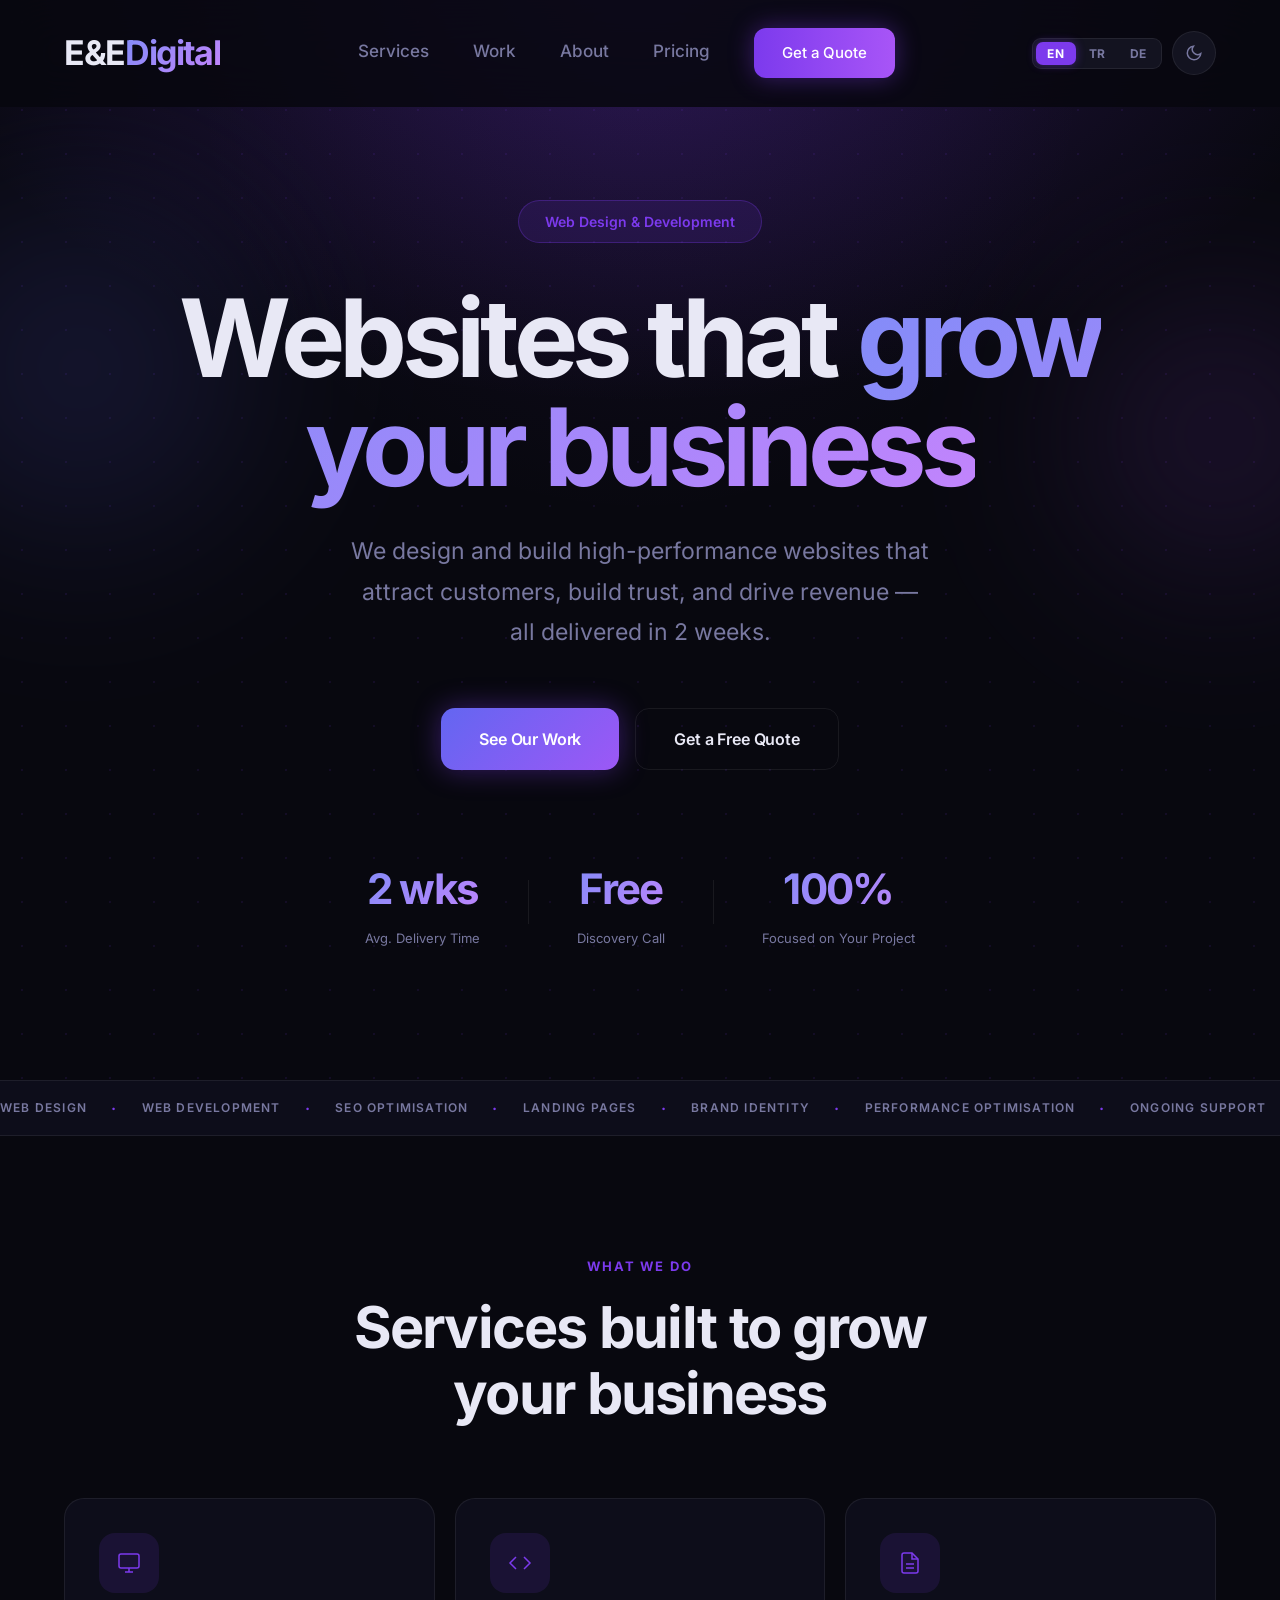
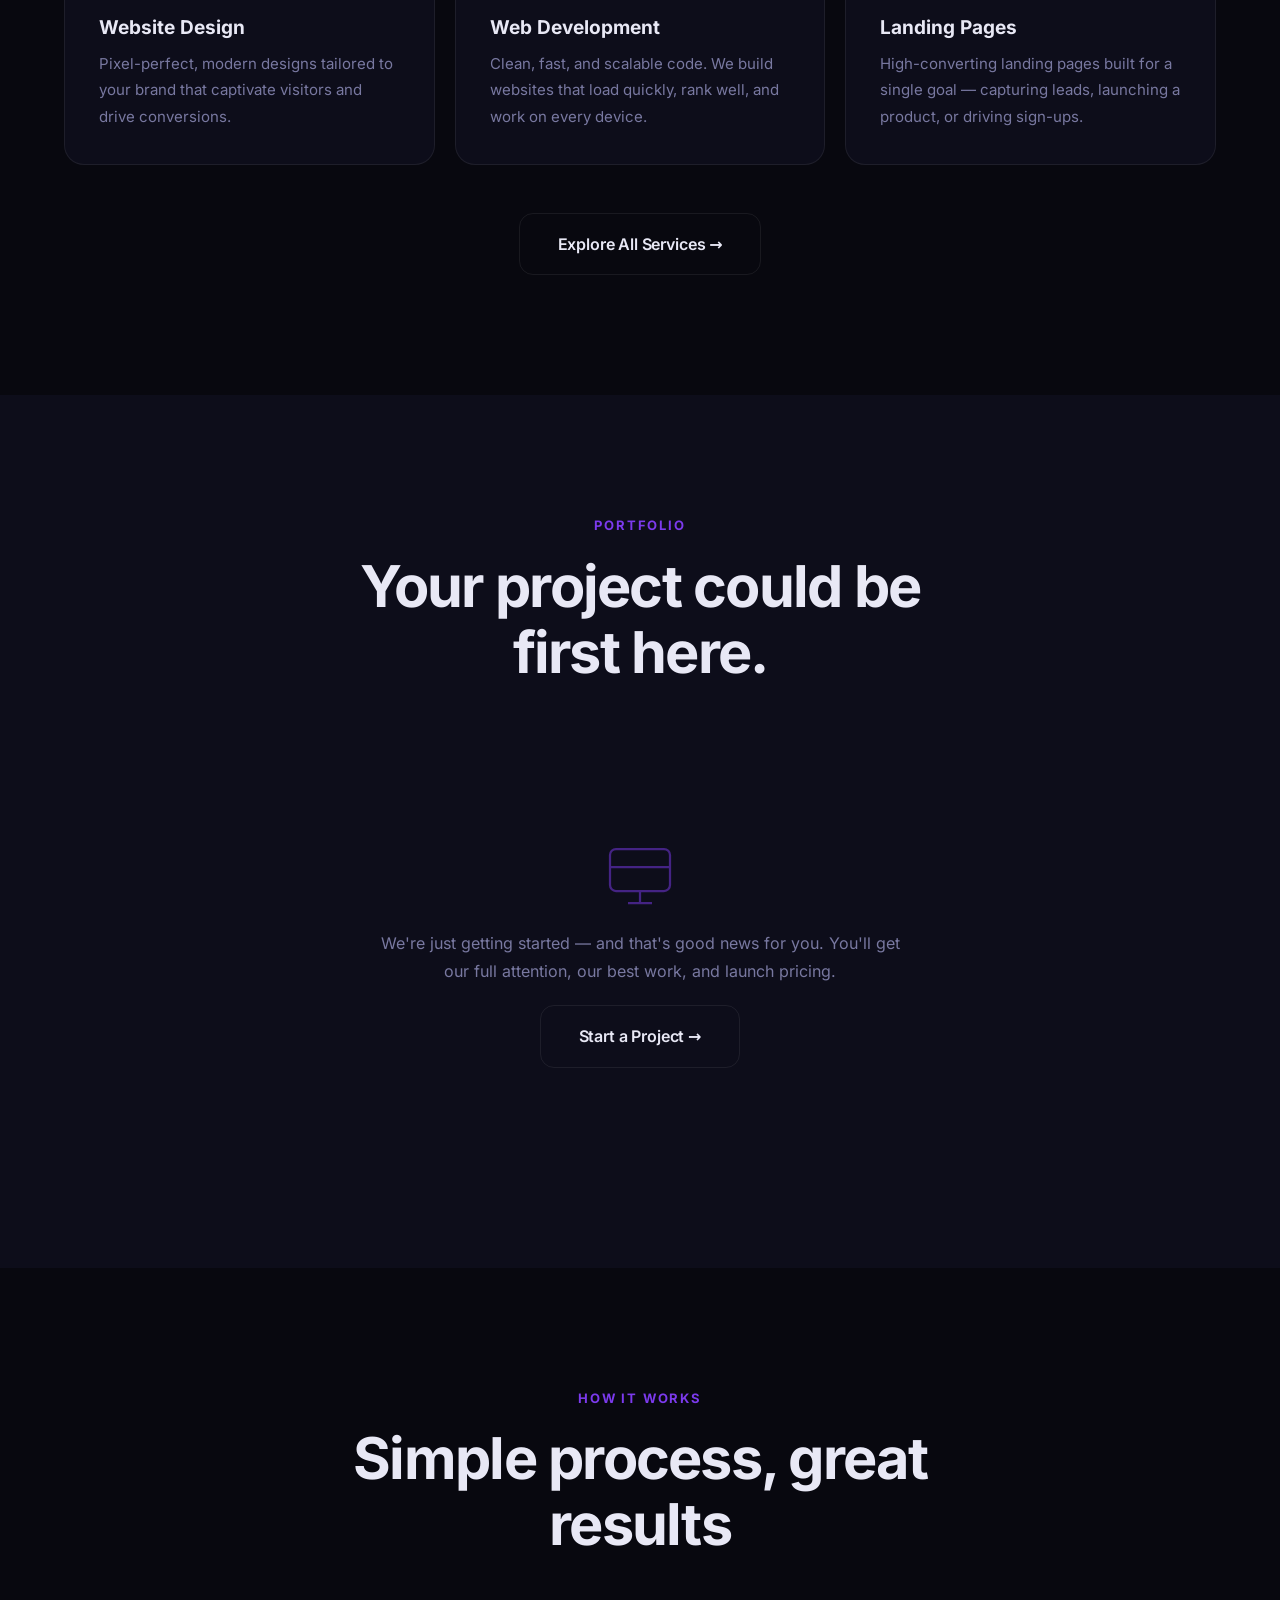
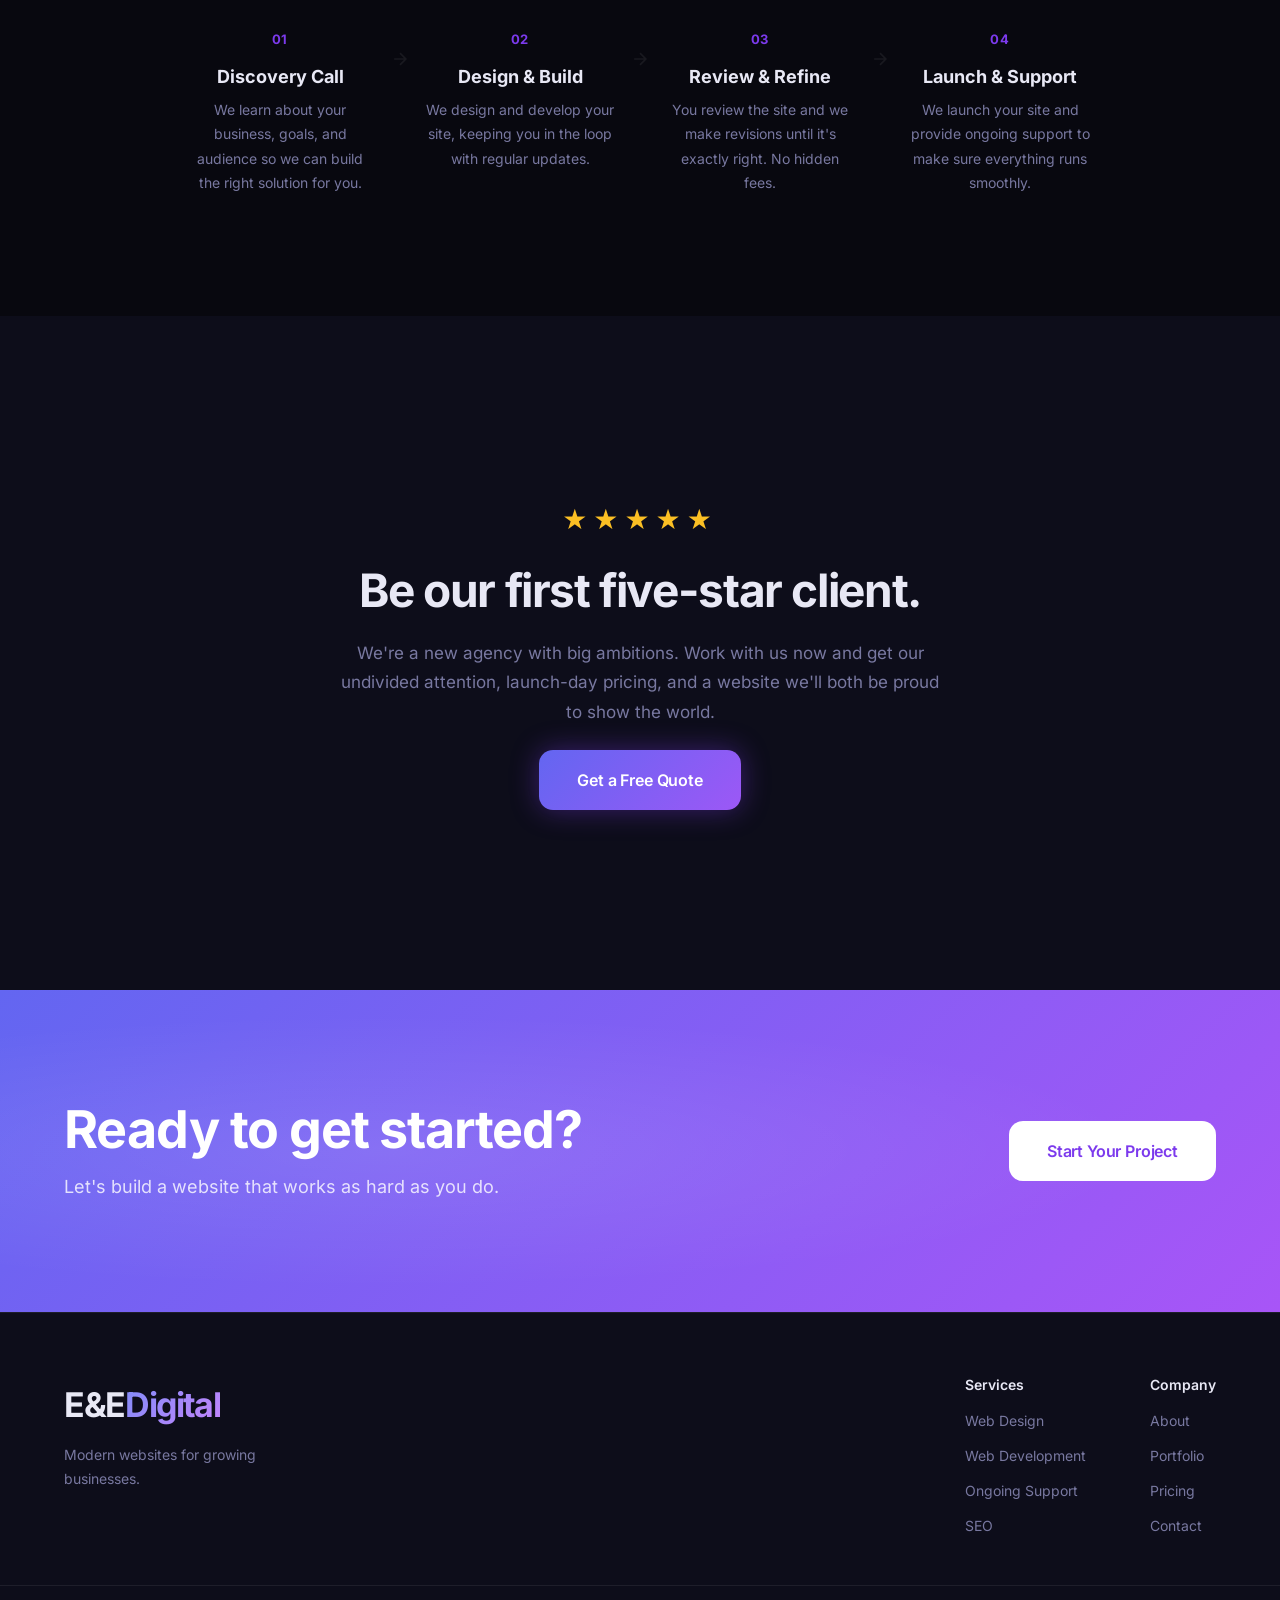
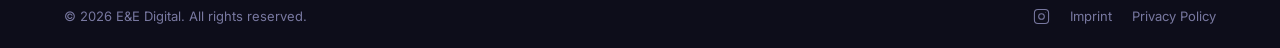
==== commit 2739cf81: "Comm28" ====
--- a/index.html
+++ b/index.html
@@ -1,19 +1,28 @@
 <!DOCTYPE html>
 <html lang="en">
+
 <head>
   <meta charset="UTF-8" />
   <meta name="viewport" content="width=device-width, initial-scale=1.0" />
   <title data-i18n="page.index.doctitle">E&amp;E Digital — Web Design &amp; Development Agency</title>
-  <meta name="description" content="E&amp;E Digital builds modern, high-performance websites for growing businesses. Custom web design, development, and SEO." data-i18n-content="meta.index.desc" />
+  <meta name="description"
+    content="E&amp;E Digital builds modern, high-performance websites for growing businesses. Custom web design, development, and SEO."
+    data-i18n-content="meta.index.desc" />
   <meta property="og:type" content="website" />
   <meta property="og:site_name" content="E&amp;E Digital" />
   <meta property="og:url" content="https://ee-digital.de/" />
-  <meta property="og:title" content="E&amp;E Digital — Web Design &amp; Development Agency" data-i18n-content="meta.index.title" />
-  <meta property="og:description" content="E&amp;E Digital builds modern, high-performance websites for growing businesses. Custom web design, development, and SEO." data-i18n-content="meta.index.desc" />
+  <meta property="og:title" content="E&amp;E Digital — Web Design &amp; Development Agency"
+    data-i18n-content="meta.index.title" />
+  <meta property="og:description"
+    content="E&amp;E Digital builds modern, high-performance websites for growing businesses. Custom web design, development, and SEO."
+    data-i18n-content="meta.index.desc" />
   <meta property="og:image" content="https://ee-digital.de/og-image.png" />
   <meta name="twitter:card" content="summary_large_image" />
-  <meta name="twitter:title" content="E&amp;E Digital — Web Design &amp; Development Agency" data-i18n-content="meta.index.title" />
-  <meta name="twitter:description" content="E&amp;E Digital builds modern, high-performance websites for growing businesses. Custom web design, development, and SEO." data-i18n-content="meta.index.desc" />
+  <meta name="twitter:title" content="E&amp;E Digital — Web Design &amp; Development Agency"
+    data-i18n-content="meta.index.title" />
+  <meta name="twitter:description"
+    content="E&amp;E Digital builds modern, high-performance websites for growing businesses. Custom web design, development, and SEO."
+    data-i18n-content="meta.index.desc" />
   <meta name="twitter:image" content="https://ee-digital.de/og-image.png" />
   <link rel="icon" type="image/svg+xml" href="favicon.svg" />
   <link rel="apple-touch-icon" href="apple-touch-icon.png" />
@@ -42,6 +51,7 @@
   </script>
   <script>document.documentElement.setAttribute('data-theme', localStorage.getItem('theme') || 'dark');</script>
 </head>
+
 <body>
 
   <header class="nav" id="nav">
@@ -61,8 +71,20 @@
           <button class="lang-btn" data-lang="de">DE</button>
         </div>
         <button class="theme-toggle" id="themeToggle" aria-label="Toggle theme">
-          <svg class="icon-sun" viewBox="0 0 24 24" fill="none" stroke="currentColor" stroke-width="2"><circle cx="12" cy="12" r="5"/><line x1="12" y1="1" x2="12" y2="3"/><line x1="12" y1="21" x2="12" y2="23"/><line x1="4.22" y1="4.22" x2="5.64" y2="5.64"/><line x1="18.36" y1="18.36" x2="19.78" y2="19.78"/><line x1="1" y1="12" x2="3" y2="12"/><line x1="21" y1="12" x2="23" y2="12"/><line x1="4.22" y1="19.78" x2="5.64" y2="18.36"/><line x1="18.36" y1="5.64" x2="19.78" y2="4.22"/></svg>
-          <svg class="icon-moon" viewBox="0 0 24 24" fill="none" stroke="currentColor" stroke-width="2"><path d="M21 12.79A9 9 0 1 1 11.21 3 7 7 0 0 0 21 12.79z"/></svg>
+          <svg class="icon-sun" viewBox="0 0 24 24" fill="none" stroke="currentColor" stroke-width="2">
+            <circle cx="12" cy="12" r="5" />
+            <line x1="12" y1="1" x2="12" y2="3" />
+            <line x1="12" y1="21" x2="12" y2="23" />
+            <line x1="4.22" y1="4.22" x2="5.64" y2="5.64" />
+            <line x1="18.36" y1="18.36" x2="19.78" y2="19.78" />
+            <line x1="1" y1="12" x2="3" y2="12" />
+            <line x1="21" y1="12" x2="23" y2="12" />
+            <line x1="4.22" y1="19.78" x2="5.64" y2="18.36" />
+            <line x1="18.36" y1="5.64" x2="19.78" y2="4.22" />
+          </svg>
+          <svg class="icon-moon" viewBox="0 0 24 24" fill="none" stroke="currentColor" stroke-width="2">
+            <path d="M21 12.79A9 9 0 1 1 11.21 3 7 7 0 0 0 21 12.79z" />
+          </svg>
         </button>
         <button class="nav__burger" id="burger" aria-label="Toggle menu">
           <span></span><span></span><span></span>
@@ -97,7 +119,8 @@
           Websites that <span class="gradient-text">grow your business</span>
         </h1>
         <p class="hero__sub" data-i18n="hero.sub">
-          We design and build high-performance websites that attract customers, build trust, and drive revenue — all delivered in 2 weeks.
+          We design and build high-performance websites that attract customers, build trust, and drive revenue — all
+          delivered in 2 weeks.
         </p>
         <div class="hero__cta">
           <a href="work.html" class="btn btn--primary" data-i18n="hero.cta1">See Our Work</a>
@@ -155,31 +178,46 @@
 
           <div class="card">
             <div class="card__icon">
-              <svg viewBox="0 0 24 24" fill="none" stroke="currentColor" stroke-width="1.5"><rect x="2" y="3" width="20" height="14" rx="2"/><path d="M8 21h8M12 17v4"/></svg>
+              <svg viewBox="0 0 24 24" fill="none" stroke="currentColor" stroke-width="1.5">
+                <rect x="2" y="3" width="20" height="14" rx="2" />
+                <path d="M8 21h8M12 17v4" />
+              </svg>
             </div>
             <h3 class="card__title" data-i18n="index.svc1.title">Website Design</h3>
-            <p class="card__text" data-i18n="index.svc1.text">Pixel-perfect, modern designs tailored to your brand that captivate visitors and drive conversions.</p>
+            <p class="card__text" data-i18n="index.svc1.text">Pixel-perfect, modern designs tailored to your brand that
+              captivate visitors and drive conversions.</p>
           </div>
 
           <div class="card">
             <div class="card__icon">
-              <svg viewBox="0 0 24 24" fill="none" stroke="currentColor" stroke-width="1.5"><polyline points="16 18 22 12 16 6"/><polyline points="8 6 2 12 8 18"/></svg>
+              <svg viewBox="0 0 24 24" fill="none" stroke="currentColor" stroke-width="1.5">
+                <polyline points="16 18 22 12 16 6" />
+                <polyline points="8 6 2 12 8 18" />
+              </svg>
             </div>
             <h3 class="card__title" data-i18n="index.svc2.title">Web Development</h3>
-            <p class="card__text" data-i18n="index.svc2.text">Clean, fast, and scalable code. We build websites that load quickly, rank well, and work on every device.</p>
+            <p class="card__text" data-i18n="index.svc2.text">Clean, fast, and scalable code. We build websites that
+              load quickly, rank well, and work on every device.</p>
           </div>
 
           <div class="card">
             <div class="card__icon">
-              <svg viewBox="0 0 24 24" fill="none" stroke="currentColor" stroke-width="1.5"><path d="M14 2H6a2 2 0 0 0-2 2v16a2 2 0 0 0 2 2h12a2 2 0 0 0 2-2V8z"/><polyline points="14 2 14 8 20 8"/><line x1="16" y1="13" x2="8" y2="13"/><line x1="16" y1="17" x2="8" y2="17"/></svg>
+              <svg viewBox="0 0 24 24" fill="none" stroke="currentColor" stroke-width="1.5">
+                <path d="M14 2H6a2 2 0 0 0-2 2v16a2 2 0 0 0 2 2h12a2 2 0 0 0 2-2V8z" />
+                <polyline points="14 2 14 8 20 8" />
+                <line x1="16" y1="13" x2="8" y2="13" />
+                <line x1="16" y1="17" x2="8" y2="17" />
+              </svg>
             </div>
             <h3 class="card__title" data-i18n="index.svc3.title">Landing Pages</h3>
-            <p class="card__text" data-i18n="index.svc3.text">High-converting landing pages built for a single goal — capturing leads, launching a product, or driving sign-ups.</p>
+            <p class="card__text" data-i18n="index.svc3.text">High-converting landing pages built for a single goal —
+              capturing leads, launching a product, or driving sign-ups.</p>
           </div>
 
         </div>
         <div class="section__cta">
-          <a href="services.html" class="btn btn--ghost" data-i18n="section.services.cta">Explore All Services &rarr;</a>
+          <a href="services.html" class="btn btn--ghost" data-i18n="section.services.cta">Explore All Services
+            &rarr;</a>
         </div>
       </div>
     </section>
@@ -193,9 +231,14 @@
         </div>
         <div class="empty-state">
           <div class="empty-state__icon">
-            <svg viewBox="0 0 48 48" fill="none" stroke="currentColor" stroke-width="1.5"><rect x="4" y="8" width="40" height="28" rx="4"/><path d="M16 44h16M24 36v8"/><path d="M4 20h40"/></svg>
-          </div>
-          <p class="empty-state__sub" data-i18n="index.portfolio.sub">We're just getting started — and that's good news for you. You'll get our full attention, our best work, and launch pricing.</p>
+            <svg viewBox="0 0 48 48" fill="none" stroke="currentColor" stroke-width="1.5">
+              <rect x="4" y="8" width="40" height="28" rx="4" />
+              <path d="M16 44h16M24 36v8" />
+              <path d="M4 20h40" />
+            </svg>
+          </div>
+          <p class="empty-state__sub" data-i18n="index.portfolio.sub">We're just getting started — and that's good news
+            for you. You'll get our full attention, our best work, and launch pricing.</p>
           <a href="contact.html" class="btn btn--ghost" data-i18n="index.portfolio.cta">Start a Project &rarr;</a>
         </div>
       </div>
@@ -212,31 +255,41 @@
           <div class="step">
             <div class="step__num">01</div>
             <h3 class="step__title" data-i18n="process.step1.title">Discovery Call</h3>
-            <p class="step__text" data-i18n="process.step1.text">We learn about your business, goals, and audience so we can build the right solution for you.</p>
+            <p class="step__text" data-i18n="process.step1.text">We learn about your business, goals, and audience so we
+              can build the right solution for you.</p>
           </div>
           <div class="step__arrow">
-            <svg viewBox="0 0 24 24" fill="none" stroke="currentColor" stroke-width="2"><path d="M5 12h14M12 5l7 7-7 7"/></svg>
+            <svg viewBox="0 0 24 24" fill="none" stroke="currentColor" stroke-width="2">
+              <path d="M5 12h14M12 5l7 7-7 7" />
+            </svg>
           </div>
           <div class="step">
             <div class="step__num">02</div>
             <h3 class="step__title" data-i18n="process.step2.title">Design &amp; Build</h3>
-            <p class="step__text" data-i18n="process.step2.text">We design and develop your site, keeping you in the loop with regular updates.</p>
+            <p class="step__text" data-i18n="process.step2.text">We design and develop your site, keeping you in the
+              loop with regular updates.</p>
           </div>
           <div class="step__arrow">
-            <svg viewBox="0 0 24 24" fill="none" stroke="currentColor" stroke-width="2"><path d="M5 12h14M12 5l7 7-7 7"/></svg>
+            <svg viewBox="0 0 24 24" fill="none" stroke="currentColor" stroke-width="2">
+              <path d="M5 12h14M12 5l7 7-7 7" />
+            </svg>
           </div>
           <div class="step">
             <div class="step__num">03</div>
             <h3 class="step__title" data-i18n="process.step3.title">Review &amp; Refine</h3>
-            <p class="step__text" data-i18n="process.step3.text">You review the site and we make revisions until it's exactly right. No hidden fees.</p>
+            <p class="step__text" data-i18n="process.step3.text">You review the site and we make revisions until it's
+              exactly right. No hidden fees.</p>
           </div>
           <div class="step__arrow">
-            <svg viewBox="0 0 24 24" fill="none" stroke="currentColor" stroke-width="2"><path d="M5 12h14M12 5l7 7-7 7"/></svg>
+            <svg viewBox="0 0 24 24" fill="none" stroke="currentColor" stroke-width="2">
+              <path d="M5 12h14M12 5l7 7-7 7" />
+            </svg>
           </div>
           <div class="step">
             <div class="step__num">04</div>
             <h3 class="step__title" data-i18n="process.step4.title">Launch &amp; Support</h3>
-            <p class="step__text" data-i18n="process.step4.text">We launch your site and provide ongoing support to make sure everything runs smoothly.</p>
+            <p class="step__text" data-i18n="process.step4.text">We launch your site and provide ongoing support to make
+              sure everything runs smoothly.</p>
           </div>
         </div>
       </div>
@@ -248,7 +301,8 @@
         <div class="first-client">
           <div class="first-client__stars">★★★★★</div>
           <h2 class="first-client__title" data-i18n="fc.title">Be our first five-star client.</h2>
-          <p class="first-client__sub" data-i18n="fc.sub">We're a new agency with big ambitions. Work with us now and get our undivided attention, launch-day pricing, and a website we'll both be proud to show the world.</p>
+          <p class="first-client__sub" data-i18n="fc.sub">We're a new agency with big ambitions. Work with us now and
+            get our undivided attention, launch-day pricing, and a website we'll both be proud to show the world.</p>
           <a href="contact.html" class="btn btn--primary" data-i18n="hero.cta2">Get a Free Quote</a>
         </div>
       </div>
@@ -267,7 +321,9 @@
   </section>
 
   <button class="back-to-top" id="backToTop" aria-label="Back to top">
-    <svg viewBox="0 0 24 24" fill="none" stroke="currentColor" stroke-width="2.5"><path d="M18 15l-6-6-6 6"/></svg>
+    <svg viewBox="0 0 24 24" fill="none" stroke="currentColor" stroke-width="2.5">
+      <path d="M18 15l-6-6-6 6" />
+    </svg>
   </button>
 
   <footer class="footer">
@@ -297,7 +353,13 @@
       <div class="container">
         <span data-i18n="footer.rights">&copy; 2026 E&amp;E Digital. All rights reserved.</span>
         <div class="footer__legal">
-          <a href="https://www.instagram.com/ee_digitalll/" target="_blank" rel="noopener noreferrer" class="footer__ig" aria-label="Instagram"><svg viewBox="0 0 24 24" fill="none" stroke="currentColor" stroke-width="1.5" width="17" height="17"><rect x="2" y="2" width="20" height="20" rx="5"/><circle cx="12" cy="12" r="4"/><circle cx="17.5" cy="6.5" r="0.5" fill="currentColor" stroke="none"/></svg></a>
+          <a href="https://www.instagram.com/ee_digitalll/" target="_blank" rel="noopener noreferrer" class="footer__ig"
+            aria-label="Instagram"><svg viewBox="0 0 24 24" fill="none" stroke="currentColor" stroke-width="1.5"
+              width="17" height="17">
+              <rect x="2" y="2" width="20" height="20" rx="5" />
+              <circle cx="12" cy="12" r="4" />
+              <circle cx="17.5" cy="6.5" r="0.5" fill="currentColor" stroke="none" />
+            </svg></a>
           <a href="impressum.html" data-i18n="footer.link.impressum">Impressum</a>
           <a href="datenschutz.html" data-i18n="footer.link.datenschutz">Datenschutz</a>
         </div>
@@ -307,4 +369,5 @@
 
   <script src="script.js"></script>
 </body>
-</html>
+
+</html>
--- a/styles.css
+++ b/styles.css
@@ -450,7 +450,7 @@
   border-radius: 100px;
   margin-bottom: 40px;
   border: 1px solid rgba(124,58,237,.3);
-  animation: badgePulse 3.5s ease-in-out infinite;
+  animation: heroFadeUp 0.8s 0.1s cubic-bezier(0.22,1,0.36,1) both, badgePulse 3.5s 0.9s ease-in-out infinite;
   position: relative; z-index: 1;
 }
 .hero__title {
@@ -459,6 +459,7 @@
   line-height: 1.01;
   margin-bottom: 30px;
   position: relative; z-index: 1;
+  animation: heroFadeUp 0.9s 0.25s cubic-bezier(0.22,1,0.36,1) both;
 }
 .hero__sub {
   font-size: clamp(18px, 2.2vw, 23px);
@@ -467,9 +468,10 @@
   margin: 0 auto 56px;
   line-height: 1.75;
   position: relative; z-index: 1;
-}
-.hero__cta { display: flex; gap: 16px; justify-content: center; flex-wrap: wrap; margin-bottom: 84px; position: relative; z-index: 1; }
-.hero__stats { display: flex; align-items: center; justify-content: center; gap: 48px; flex-wrap: wrap; position: relative; z-index: 1; }
+  animation: heroFadeUp 0.9s 0.42s cubic-bezier(0.22,1,0.36,1) both;
+}
+.hero__cta { display: flex; gap: 16px; justify-content: center; flex-wrap: wrap; margin-bottom: 84px; position: relative; z-index: 1; animation: heroFadeUp 0.9s 0.58s cubic-bezier(0.22,1,0.36,1) both; }
+.hero__stats { display: flex; align-items: center; justify-content: center; gap: 48px; flex-wrap: wrap; position: relative; z-index: 1; animation: heroFadeUp 0.9s 0.72s cubic-bezier(0.22,1,0.36,1) both; }
 .stat { text-align: center; }
 .stat__num {
   display: block;
@@ -543,6 +545,10 @@
 @keyframes btnPrimaryShimmer {
   0%, 100% { background-position: 0% 50%; }
   50%       { background-position: 100% 50%; }
+}
+@keyframes heroFadeUp {
+  from { opacity: 0; transform: translateY(32px); }
+  to   { opacity: 1; transform: translateY(0); }
 }
 @keyframes mobileMenuOpen {
   from { opacity: 0; transform: translateY(-14px); }
@@ -969,9 +975,9 @@
 [data-theme="light"] .page-hero { background-image: radial-gradient(rgba(99,102,241,.05) 1px, transparent 1px); }
 .page-hero::before { content: ''; position: absolute; inset: 0; background: radial-gradient(ellipse 70% 60% at 50% 0%, rgba(124,58,237,.2) 0%, transparent 70%); pointer-events: none; animation: heroGlow 8s ease-in-out infinite; }
 .page-hero::after { content: ''; position: absolute; width: 480px; height: 480px; border-radius: 50%; background: radial-gradient(circle, rgba(99,102,241,.22) 0%, transparent 70%); top: -60px; right: -120px; filter: blur(70px); pointer-events: none; animation: orbDriftR 12s ease-in-out infinite; }
-.page-hero__label { font-size: 13px; font-weight: 700; letter-spacing: .14em; text-transform: uppercase; color: var(--accent); margin-bottom: 16px; display: block; position: relative; z-index: 1; }
-.page-hero__title { font-size: clamp(42px, 6.5vw, 80px); font-weight: 800; letter-spacing: -.04em; line-height: 1.05; margin-bottom: 20px; position: relative; z-index: 1; }
-.page-hero__sub { font-size: 20px; color: var(--text-muted); max-width: 560px; margin: 0 auto; line-height: 1.75; position: relative; z-index: 1; }
+.page-hero__label { font-size: 13px; font-weight: 700; letter-spacing: .14em; text-transform: uppercase; color: var(--accent); margin-bottom: 16px; display: block; position: relative; z-index: 1; animation: heroFadeUp 0.8s 0.1s cubic-bezier(0.22,1,0.36,1) both; }
+.page-hero__title { font-size: clamp(42px, 6.5vw, 80px); font-weight: 800; letter-spacing: -.04em; line-height: 1.05; margin-bottom: 20px; position: relative; z-index: 1; animation: heroFadeUp 0.9s 0.25s cubic-bezier(0.22,1,0.36,1) both; }
+.page-hero__sub { font-size: 20px; color: var(--text-muted); max-width: 560px; margin: 0 auto; line-height: 1.75; position: relative; z-index: 1; animation: heroFadeUp 0.9s 0.42s cubic-bezier(0.22,1,0.36,1) both; }
 
 /* ---------- STATS ROW ---------- */
 .stats__row { display: grid; grid-template-columns: repeat(4, 1fr); gap: 1px; background: var(--border); border: 1px solid var(--border); border-radius: var(--radius-lg); overflow: hidden; }
@@ -1005,8 +1011,10 @@
 .comparison tbody tr:last-child td { border-bottom: none; }
 
 /* ---------- SCROLL ANIMATIONS ---------- */
-.reveal { opacity: 0; transform: translateY(48px); transition: opacity 0.75s cubic-bezier(0.22,1,0.36,1), transform 0.75s cubic-bezier(0.22,1,0.36,1); }
+.reveal { opacity: 0; transform: translateY(40px); transition: opacity 0.7s cubic-bezier(0.22,1,0.36,1), transform 0.7s cubic-bezier(0.22,1,0.36,1); }
 .reveal.visible { opacity: 1; transform: translateY(0); }
+
+.legal-block.reveal { transform: translateY(28px); }
 
 /* ---------- RESPONSIVE ---------- */
 @media (max-width: 1024px) {
